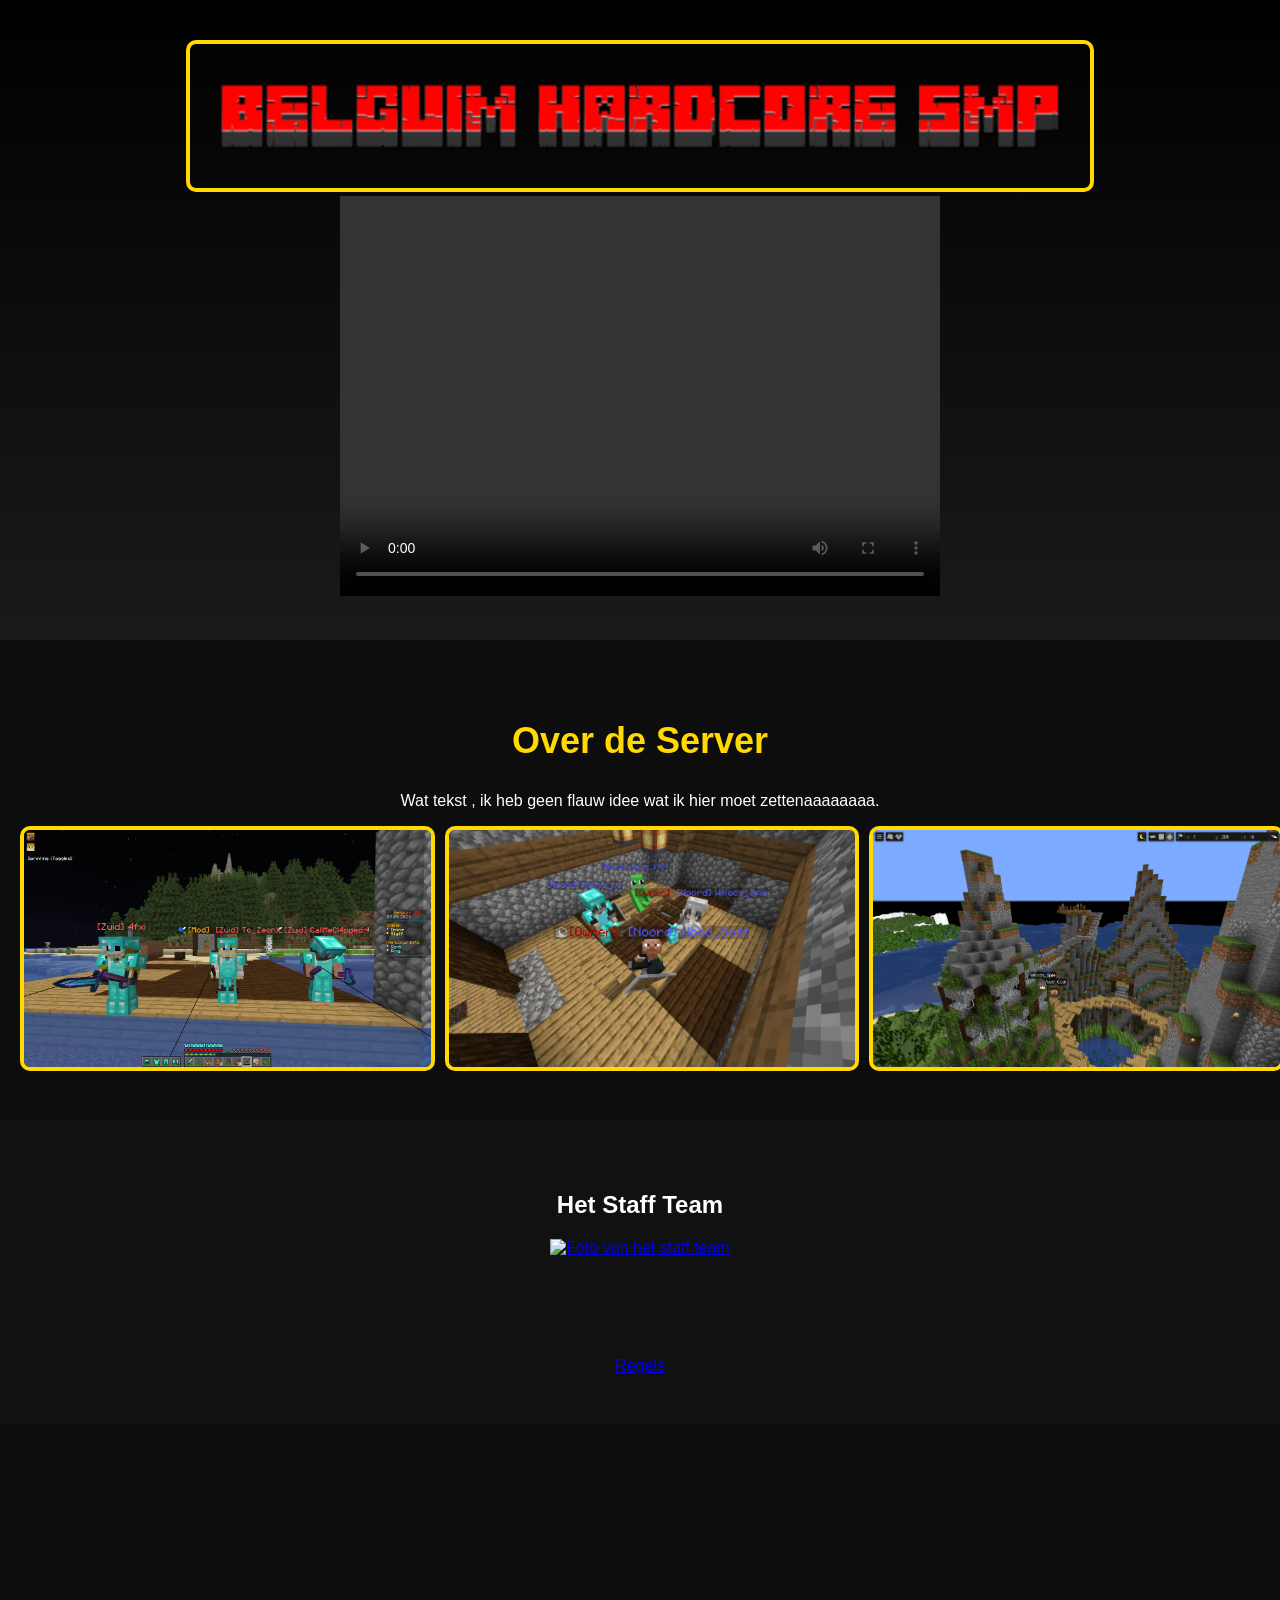
==== index.html @ a872f556 "Update index.html" ====
<!DOCTYPE html>
<html lang="nl">
<head>
    <meta charset="UTF-8">
    <title>Belgium SMP</title>
    <style>

body {
    margin: 0;
    font-family: Arial, Helvetica, sans-serif;
    background-color: #0d0d0d;
    color: white;
}

.head {
    text-align: center;
    padding: 40px 20px;
    background: linear-gradient(black, #1a1a1a);
}

.head-img {
    width: 80%;
    max-width: 900px;
    border: 4px solid #ffd900;
    border-radius: 10px;
}

.head h1 {
    color: #ffd900;
    font-size: 48px;
    margin-top: 20px;
}

.head p {
    color: #9cff00;
    font-size: 20px;
}

.server-info {
    padding: 50px 20px;
    text-align: center;
}

.server-info h2 {
    color: #ffd900;
    font-size: 36px;
}
 .season-images {
            display: flex;
            flex-wrap: nowrap;
            justify-content: space-between;
            gap: 10px;
        }

        .season-images img {
            width: calc((100% - 20px) / 3);
            max-width: 100%;
            height: auto;
            border: 4px solid #ffd900;
            border-radius: 10px;
            transition: transform 0.25s ease, box-shadow 0.25s ease;
        }

        .season-images img:hover {
            transform: scale(1.06);
            box-shadow: 0 14px 30px rgba(0, 0, 0, 0.35);
            z-index: 1;
        }

        @media (max-width: 900px) {
            .season-images {
                flex-wrap: wrap;
            }

            .season-images img {
                width: calc(50% - 10px);
            }
        }

        @media (max-width: 600px) {
            .season-images img {
                width: 100%;
            }
        }
.team {
    background-color: #111;
    padding: 50px 20px;
    text-align: center;
}
.a:link {
    color: inherit;
    text-decoration: none;
    font-size: inherit;
}
.a:visited {
     color: inherit;
    text-decoration: none;
    font-size: inherit;
}
.a:hover {
    color: inherit;
    text-decoration: none;
    font-size: inherit;
}
.a:active {
    color: inherit;
    text-decoration: none;
    font-size: inherit;
}
.regels {
    background-color: #111;
    padding: 50px 20px;
    text-align: center;
    color: red
}


</style>
</head>
<body>

    <header class="head">
        <img src="img/BELGUIM-HARDCORE-SMP-20-12-2025.gif" class="head-img" alt="Belgium Hardcore SMP animated server banner with stylized text and Minecraft themed graphics"><br>
        <video width="600" height="400" controls>
            <source id="mp4_src" src="https://cdn.discordapp.com/attachments/1454989424562798642/1500870655514509392/intro_s5.mp4?ex=6a0882b9&is=6a073139&hm=eb2a64c54d4e07fb5e98ebfbb9b78c1f6591e42a9ccb6b025232e67e72115b3c&" type="video/mp4">
        </video>
    </header>

    <section class="server-info">
        <h2>Over de Server</h2>
        <p>
            Wat tekst , ik heb geen flauw idee wat ik hier moet zettenaaaaaaaa.
        </p>

        <div class="season-images">
            <img src="img/season1.png" alt="foto van het seizoen">
            <img src="img/season2.png" alt="foto van het seizoen">
            <img src="img/season3.png" alt="foto van het seizoen">
        </div>
    </section>

    <section class="team">
        

        <h2>Het Staff Team</h2>
        
        <a href="staff.html">
            <img src="img/staff.png" alt="Foto van het staff team">
        </a>

    </section>

    <section class="regels">
         <a href="regels.html">
        Regels
         </a>
    </section>
    <iframe 
  src="http://game-p03.mc-node.net:25601/" 
  width="100%" 
  height="900px" 
  style="border:none;">
</iframe>

</body>
</html>
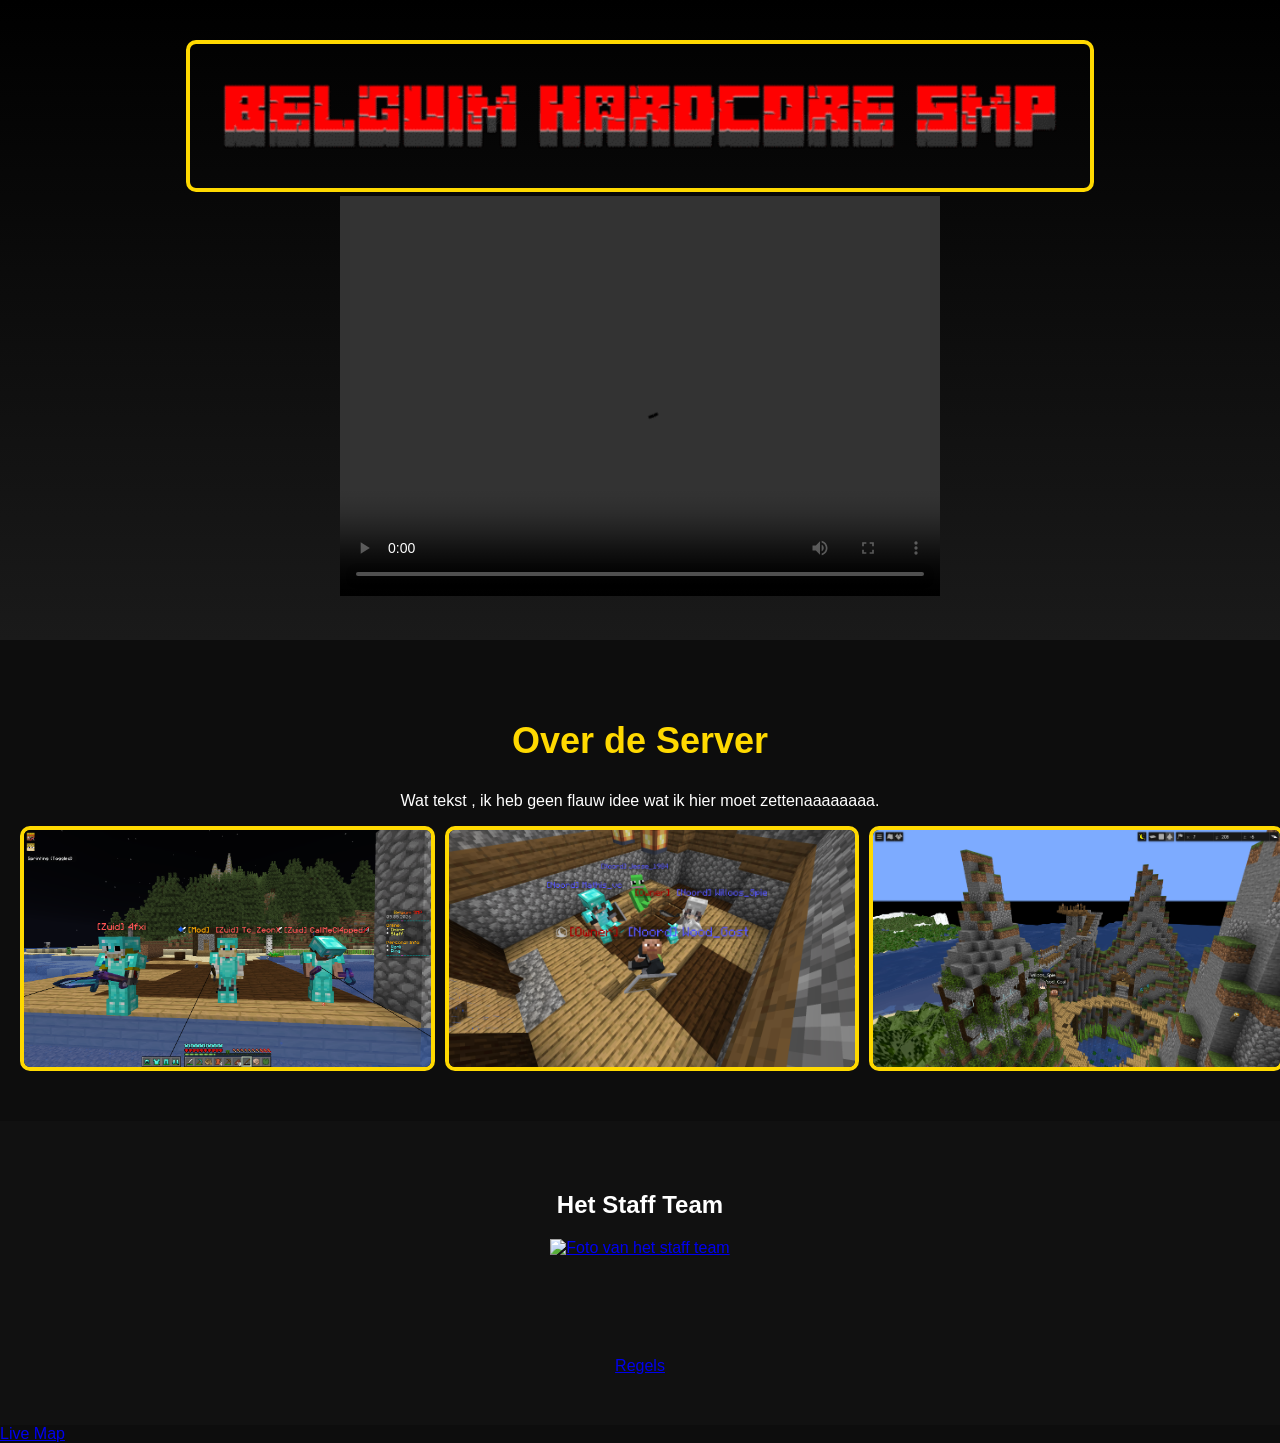
==== commit a0c3fa26: "maps?" ====
--- a/index.html
+++ b/index.html
@@ -155,12 +155,8 @@
         Regels
          </a>
     </section>
-    <iframe 
-  src="http://game-p03.mc-node.net:25601/" 
-  width="100%" 
-  height="900px" 
-  style="border:none;">
-</iframe>
+    
+    <a href="map.html">Live Map</a>
 
 </body>
 </html>
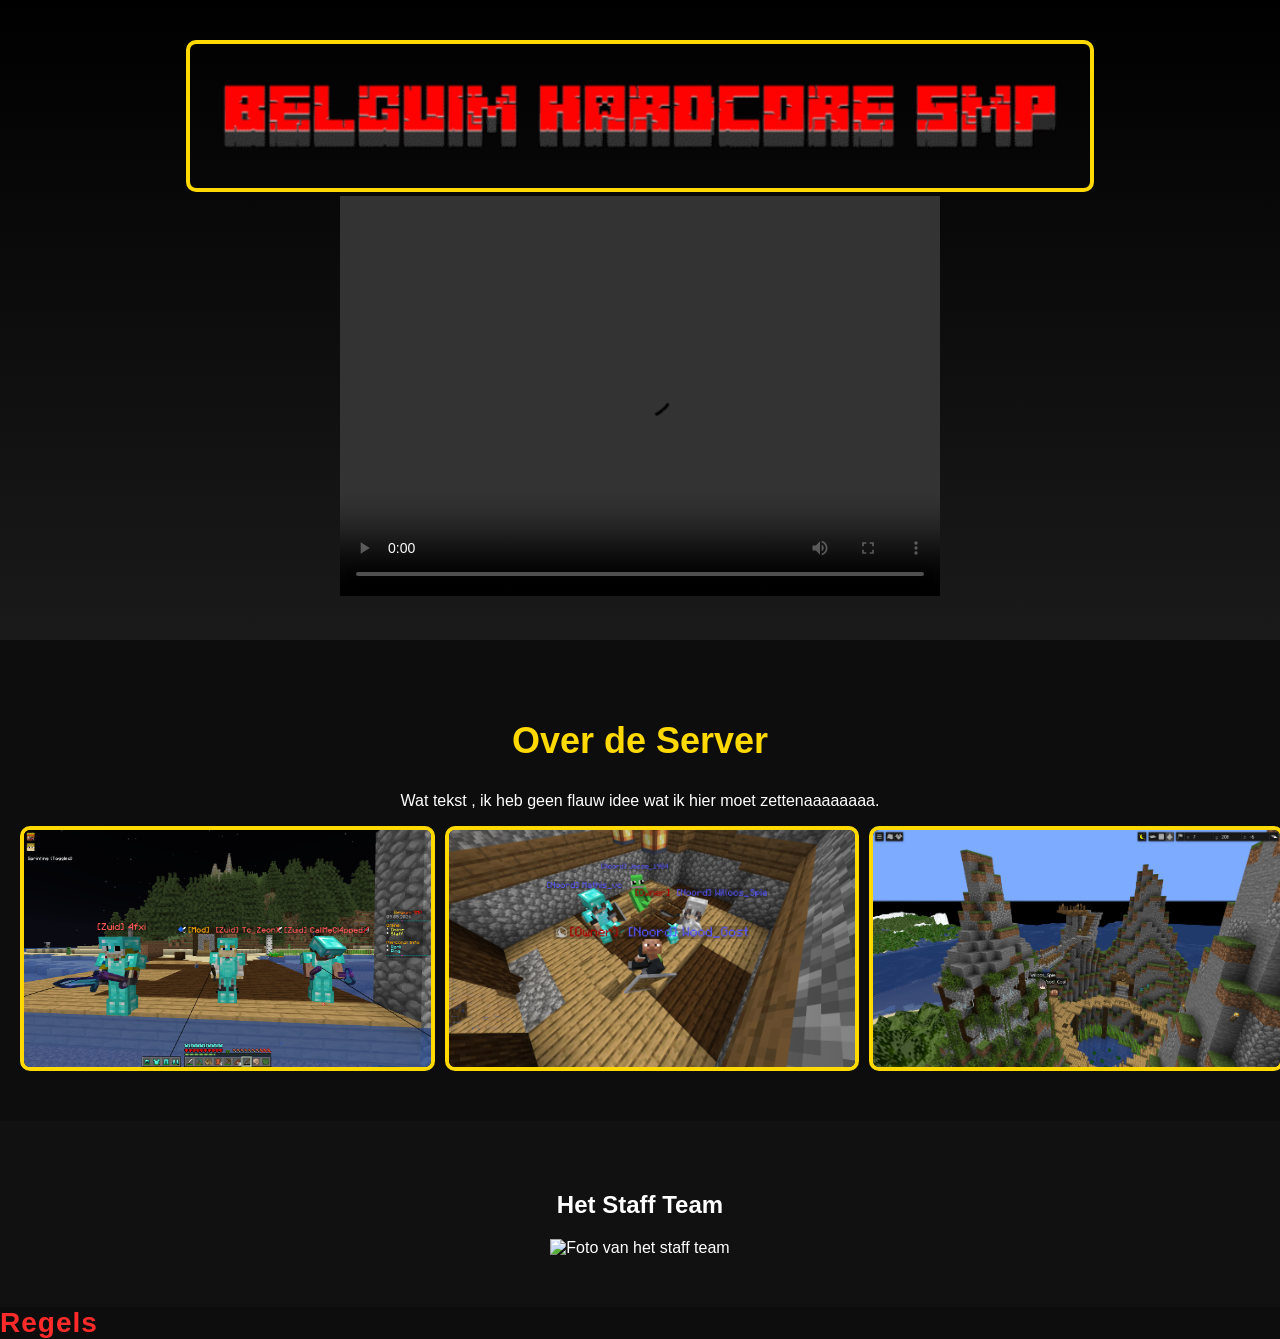
==== commit 472c9eb0: "Update index.html" ====
--- a/index.html
+++ b/index.html
@@ -87,31 +87,20 @@
     padding: 50px 20px;
     text-align: center;
 }
-.a:link {
+a {
+    text-decoration: none;
     color: inherit;
-    text-decoration: none;
-    font-size: inherit;
 }
-.a:visited {
-     color: inherit;
-    text-decoration: none;
-    font-size: inherit;
+
+.regels a {
+    color: #ff2b2b;
+    font-size: 28px;
+    font-weight: bold;
+    letter-spacing: 1px;
 }
-.a:hover {
-    color: inherit;
-    text-decoration: none;
-    font-size: inherit;
-}
-.a:active {
-    color: inherit;
-    text-decoration: none;
-    font-size: inherit;
-}
-.regels {
-    background-color: #111;
-    padding: 50px 20px;
-    text-align: center;
-    color: red
+
+.regels a:hover {
+    color: #ff5555;
 }
 
 
@@ -156,7 +145,5 @@
          </a>
     </section>
     
-    <a href="map.html">Live Map</a>
-
 </body>
 </html>
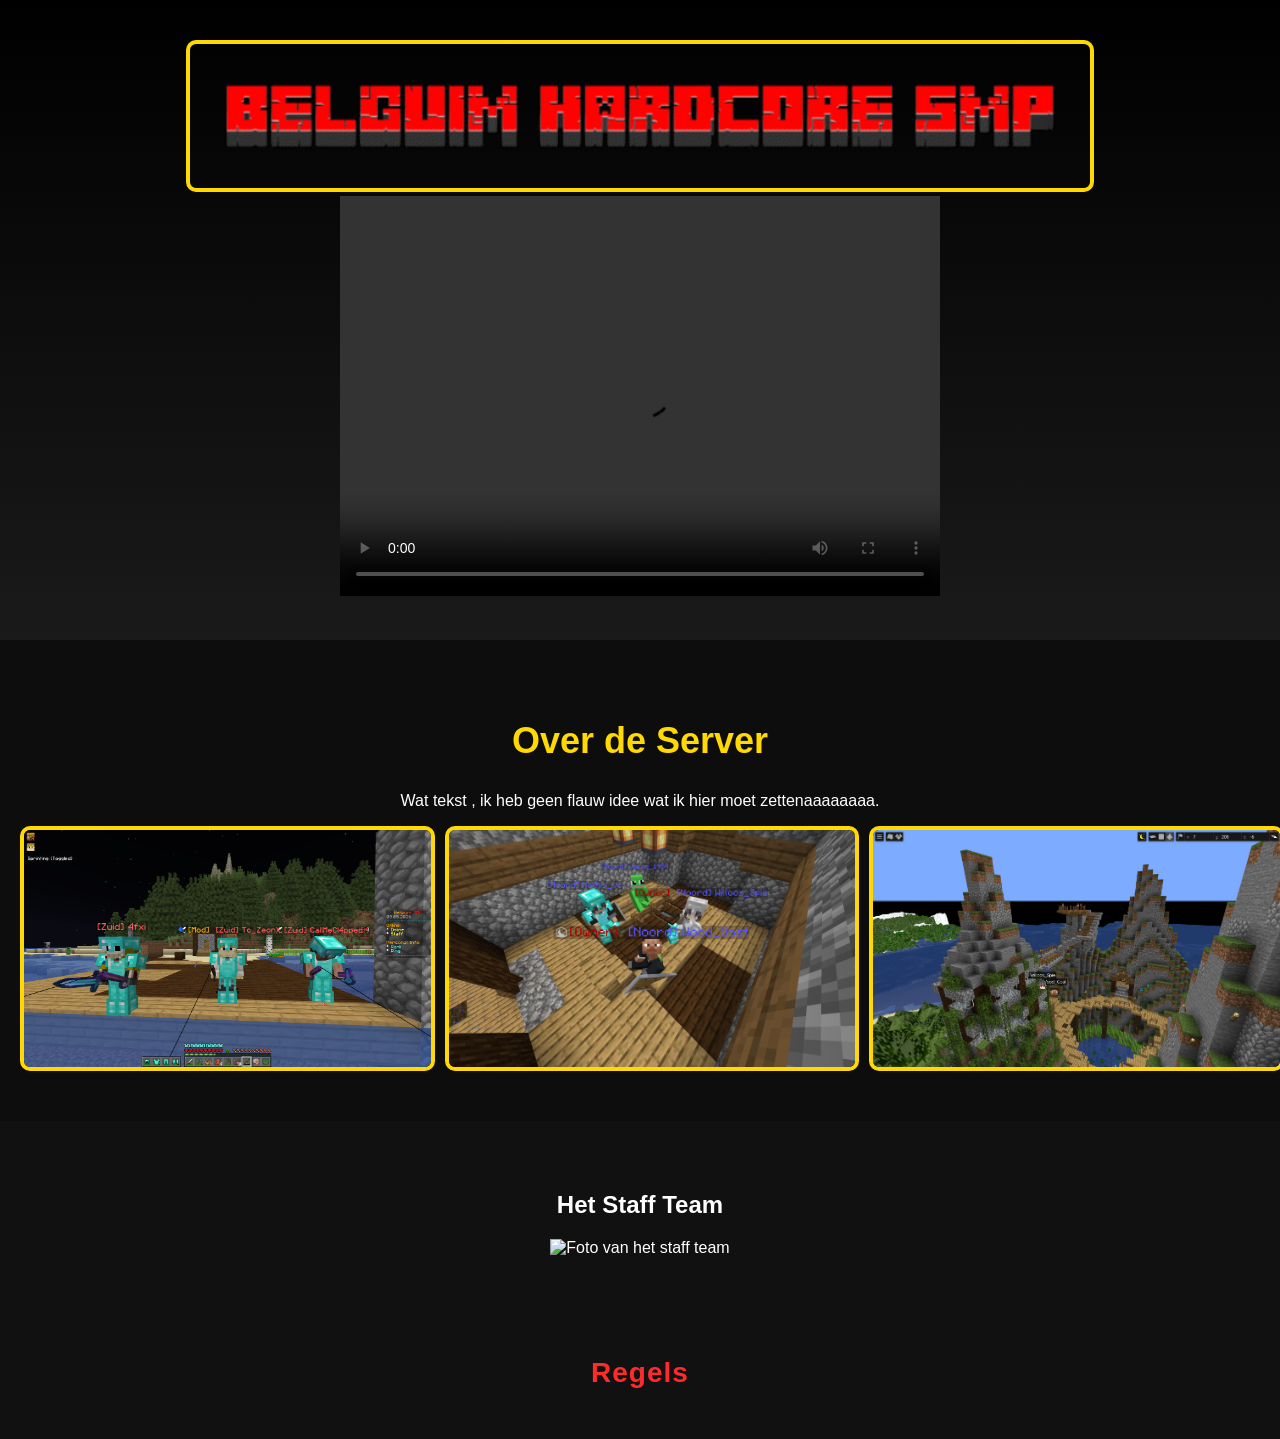
==== commit db82d670: "Update index.html" ====
--- a/index.html
+++ b/index.html
@@ -91,7 +91,11 @@
     text-decoration: none;
     color: inherit;
 }
-
+.regels { 
+    background-color: #111; 
+    padding: 50px 20px; 
+    text-align: center; 
+}
 .regels a {
     color: #ff2b2b;
     font-size: 28px;
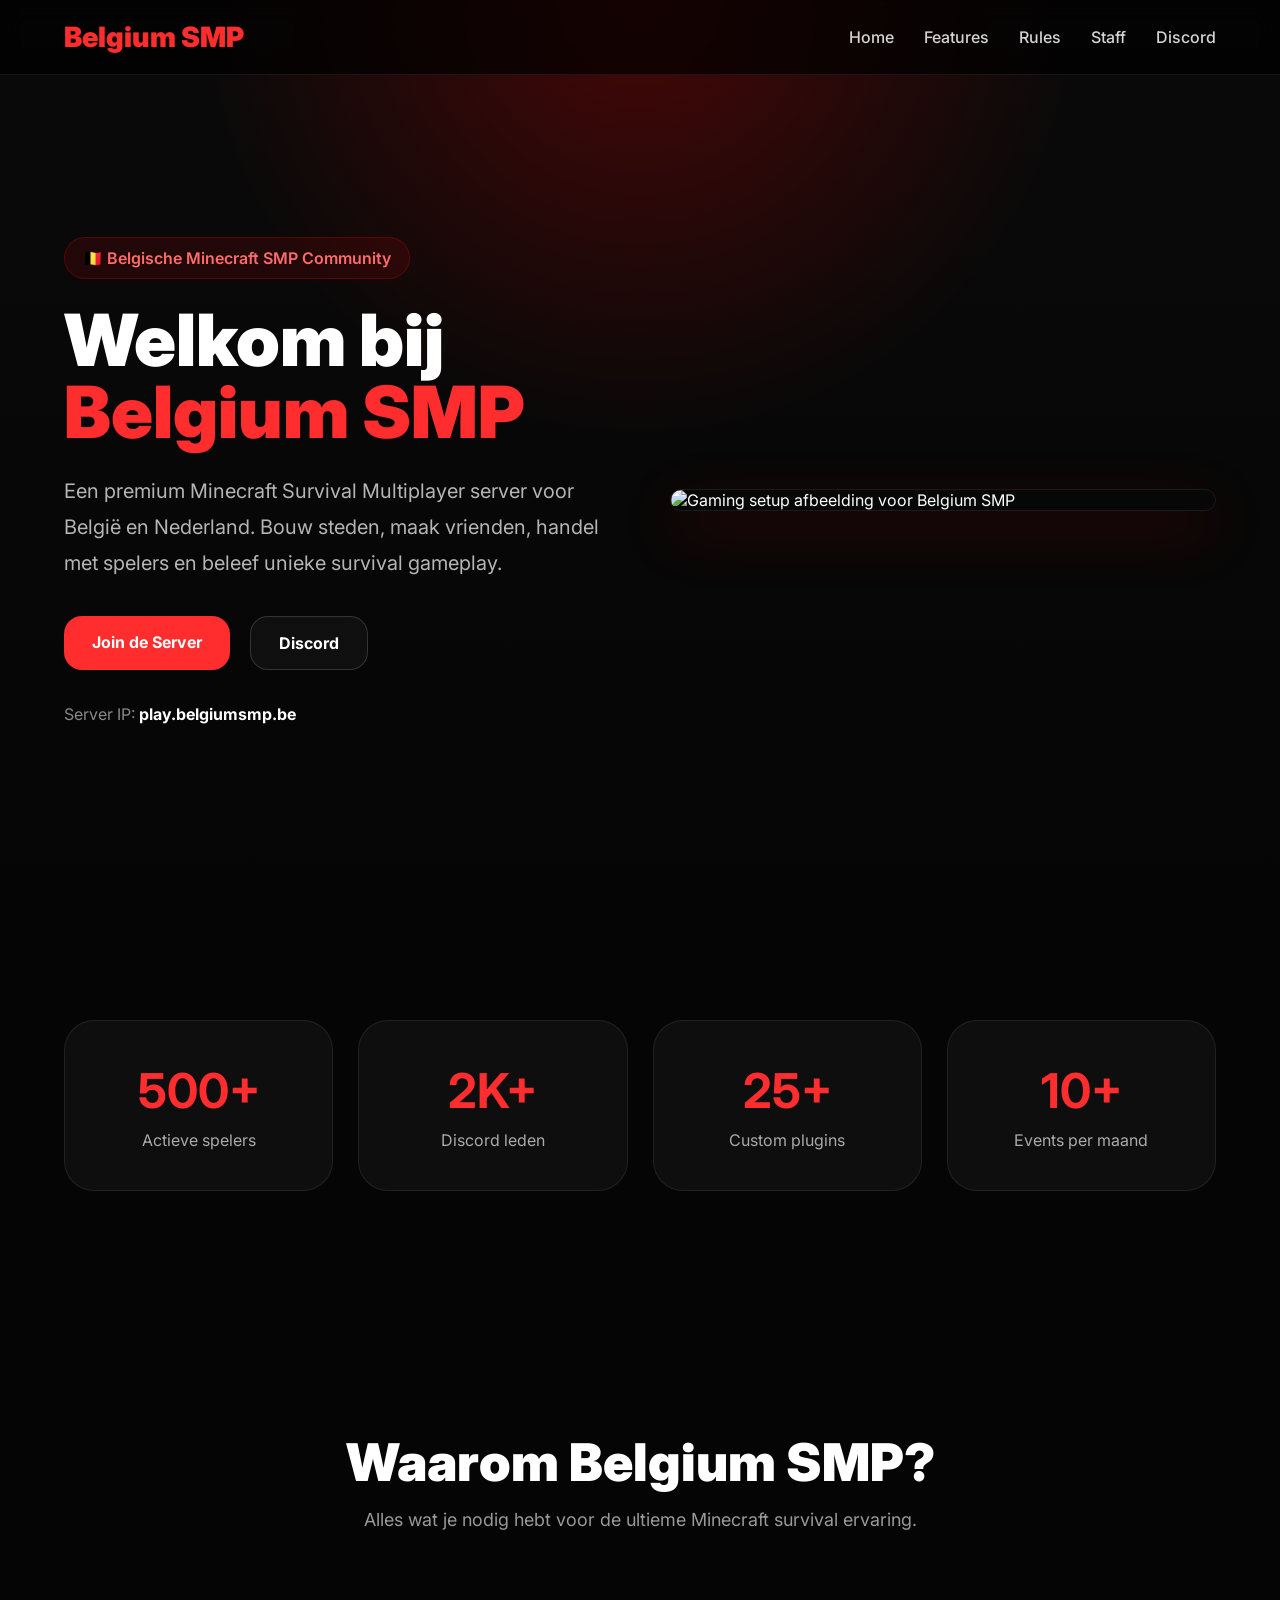
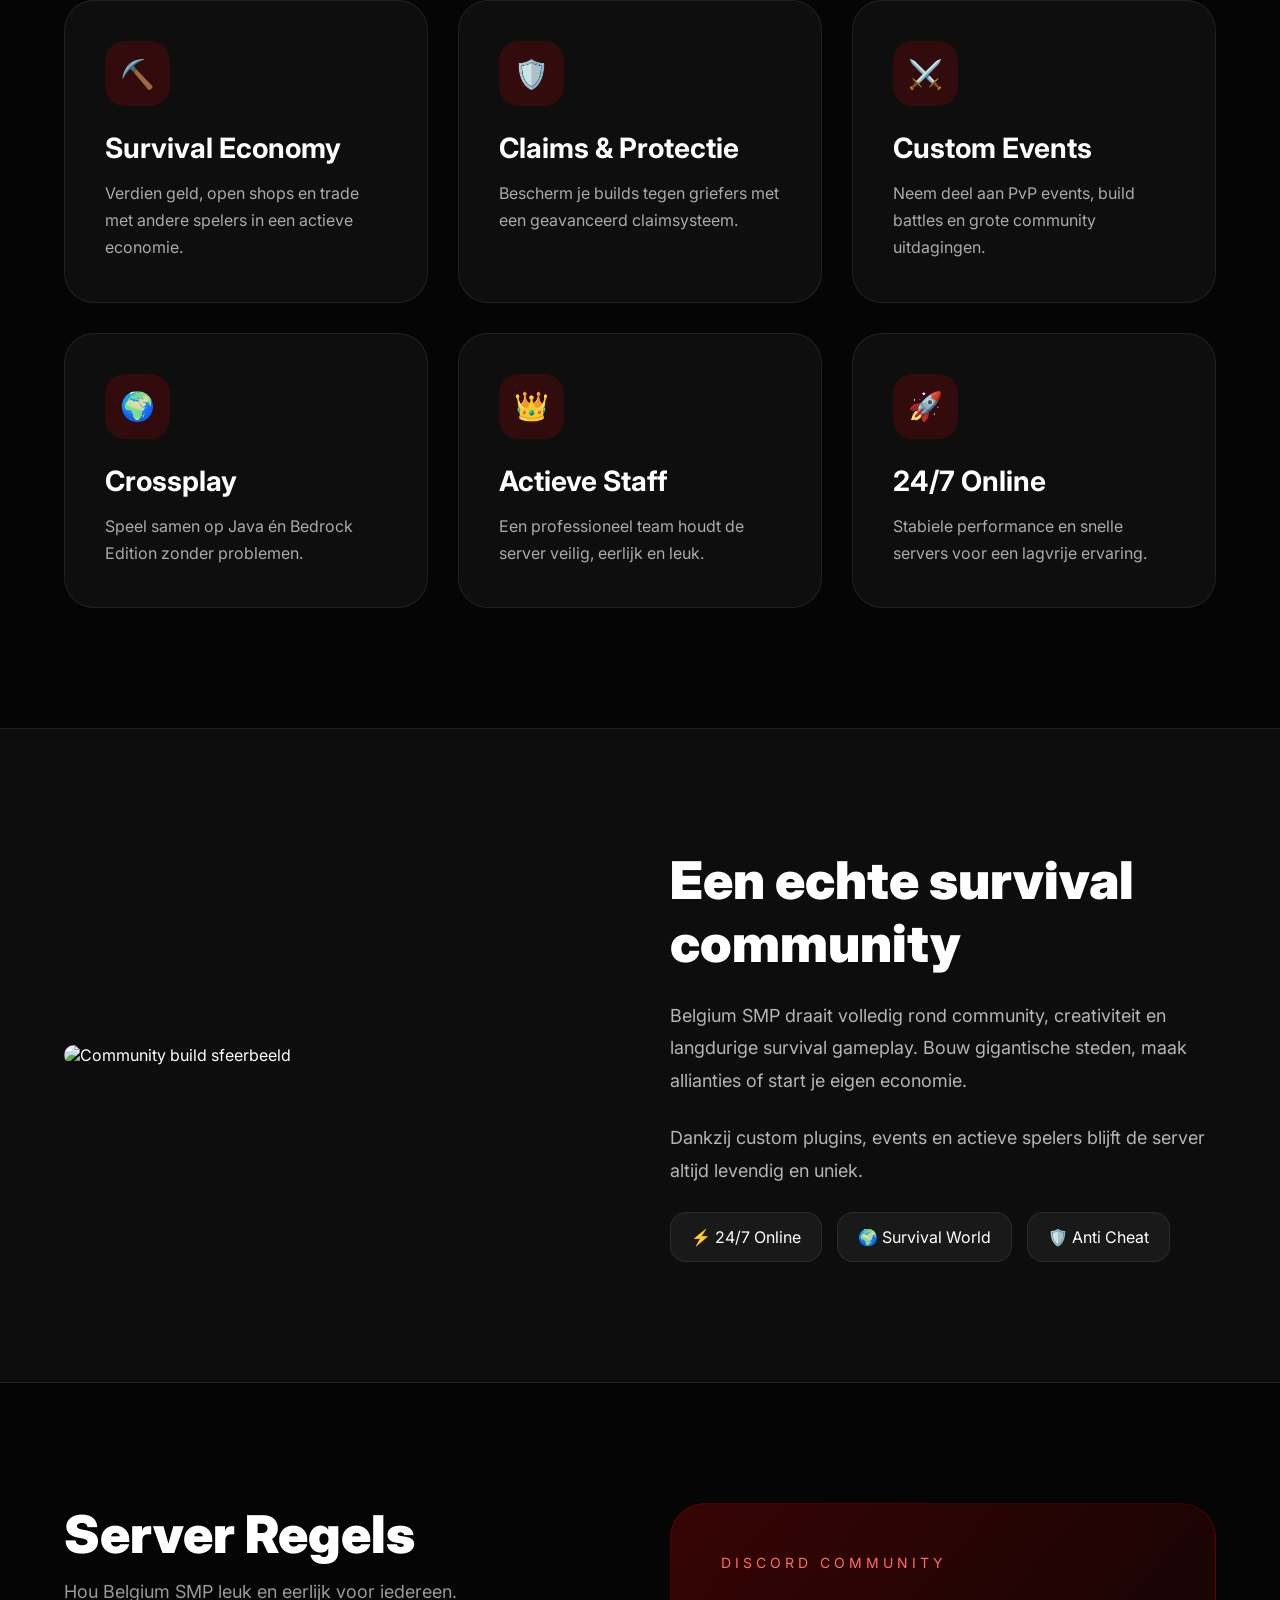
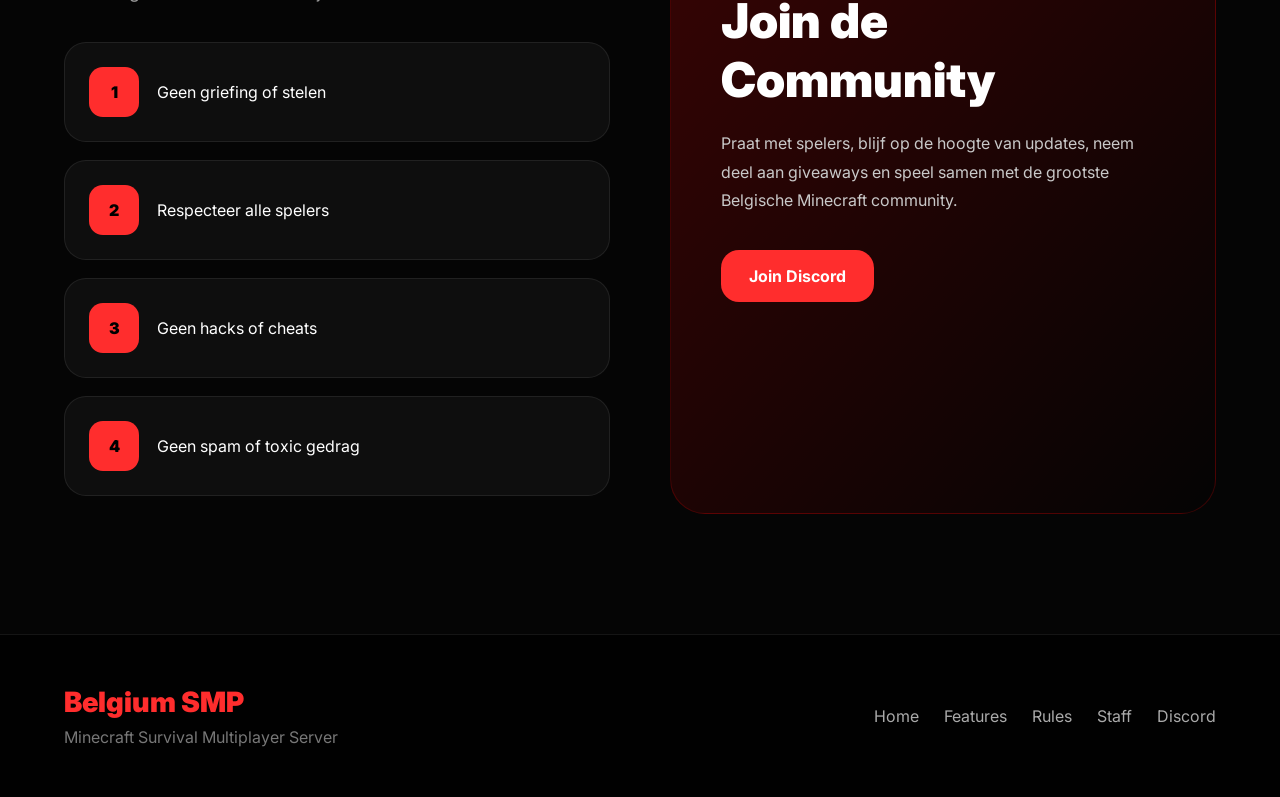
==== commit 0964bb3d: "a" ====
--- a/index.html
+++ b/index.html
@@ -1,153 +1,795 @@
 <!DOCTYPE html>
 <html lang="nl">
 <head>
-    <meta charset="UTF-8">
-    <title>Belgium SMP</title>
-    <style>
-
-body {
-    margin: 0;
-    font-family: Arial, Helvetica, sans-serif;
-    background-color: #0d0d0d;
-    color: white;
-}
-
-.head {
-    text-align: center;
-    padding: 40px 20px;
-    background: linear-gradient(black, #1a1a1a);
-}
-
-.head-img {
-    width: 80%;
-    max-width: 900px;
-    border: 4px solid #ffd900;
-    border-radius: 10px;
-}
-
-.head h1 {
-    color: #ffd900;
-    font-size: 48px;
-    margin-top: 20px;
-}
-
-.head p {
-    color: #9cff00;
-    font-size: 20px;
-}
-
-.server-info {
-    padding: 50px 20px;
-    text-align: center;
-}
-
-.server-info h2 {
-    color: #ffd900;
-    font-size: 36px;
-}
- .season-images {
-            display: flex;
-            flex-wrap: nowrap;
-            justify-content: space-between;
-            gap: 10px;
-        }
-
-        .season-images img {
-            width: calc((100% - 20px) / 3);
-            max-width: 100%;
-            height: auto;
-            border: 4px solid #ffd900;
-            border-radius: 10px;
-            transition: transform 0.25s ease, box-shadow 0.25s ease;
-        }
-
-        .season-images img:hover {
-            transform: scale(1.06);
-            box-shadow: 0 14px 30px rgba(0, 0, 0, 0.35);
-            z-index: 1;
-        }
-
-        @media (max-width: 900px) {
-            .season-images {
-                flex-wrap: wrap;
-            }
-
-            .season-images img {
-                width: calc(50% - 10px);
-            }
-        }
-
-        @media (max-width: 600px) {
-            .season-images img {
-                width: 100%;
-            }
-        }
-.team {
-    background-color: #111;
-    padding: 50px 20px;
-    text-align: center;
-}
-a {
-    text-decoration: none;
-    color: inherit;
-}
-.regels { 
-    background-color: #111; 
-    padding: 50px 20px; 
-    text-align: center; 
-}
-.regels a {
-    color: #ff2b2b;
-    font-size: 28px;
-    font-weight: bold;
-    letter-spacing: 1px;
-}
-
-.regels a:hover {
-    color: #ff5555;
-}
-
-
-</style>
+  <meta charset="UTF-8" />
+  <meta name="viewport" content="width=device-width, initial-scale=1.0" />
+  <title>Belgium SMP | Minecraft Survival Server</title>
+
+  <link rel="preconnect" href="https://fonts.googleapis.com">
+  <link rel="preconnect" href="https://fonts.gstatic.com" crossorigin>
+  <link href="https://fonts.googleapis.com/css2?family=Inter:wght@400;500;700;800;900&display=swap" rel="stylesheet">
+
+  <style>
+    * {
+      margin: 0;
+      padding: 0;
+      box-sizing: border-box;
+    }
+
+    html {
+      scroll-behavior: smooth;
+    }
+
+    body {
+      font-family: 'Inter', sans-serif;
+      background: #050505;
+      color: white;
+      overflow-x: hidden;
+    }
+
+    a {
+      text-decoration: none;
+      color: inherit;
+    }
+
+    img {
+      max-width: 100%;
+      display: block;
+    }
+
+    .container {
+      width: 90%;
+      max-width: 1300px;
+      margin: auto;
+    }
+
+    header {
+      position: fixed;
+      top: 0;
+      width: 100%;
+      z-index: 1000;
+      background: rgba(0, 0, 0, 0.7);
+      backdrop-filter: blur(12px);
+      border-bottom: 1px solid rgba(255, 255, 255, 0.08);
+    }
+
+    nav {
+      display: flex;
+      justify-content: space-between;
+      align-items: center;
+      padding: 20px 0;
+    }
+
+    .logo {
+      font-size: 28px;
+      font-weight: 900;
+      color: #ff2d2d;
+    }
+
+    .nav-links {
+      display: flex;
+      gap: 30px;
+      color: #d4d4d4;
+      font-weight: 500;
+      flex-wrap: wrap;
+    }
+
+    .nav-links a:hover {
+      color: white;
+    }
+
+    .hero {
+      min-height: 100vh;
+      display: flex;
+      align-items: center;
+      background:
+        radial-gradient(circle at top, rgba(255, 0, 0, 0.25), transparent 40%),
+        linear-gradient(to bottom, #0a0a0a, #050505);
+      padding-top: 100px;
+    }
+
+    .hero-content {
+      display: grid;
+      grid-template-columns: repeat(auto-fit, minmax(320px, 1fr));
+      gap: 60px;
+      align-items: center;
+    }
+
+    .badge {
+      display: inline-block;
+      padding: 10px 18px;
+      background: rgba(255, 0, 0, 0.1);
+      border: 1px solid rgba(255, 0, 0, 0.25);
+      border-radius: 999px;
+      margin-bottom: 25px;
+      color: #ff6b6b;
+      font-weight: 600;
+    }
+
+    .hero h1 {
+      font-size: 72px;
+      line-height: 1;
+      font-weight: 900;
+      margin-bottom: 25px;
+    }
+
+    .hero h1 span {
+      color: #ff2d2d;
+    }
+
+    .hero p {
+      color: #b5b5b5;
+      font-size: 20px;
+      line-height: 1.8;
+      margin-bottom: 35px;
+    }
+
+    .buttons {
+      display: flex;
+      gap: 20px;
+      flex-wrap: wrap;
+    }
+
+    .btn {
+      padding: 16px 28px;
+      border-radius: 18px;
+      font-weight: 700;
+      transition: 0.3s;
+      display: inline-block;
+    }
+
+    .btn-primary {
+      background: #ff2d2d;
+      color: white;
+    }
+
+    .btn-primary:hover {
+      background: #ff4444;
+      transform: translateY(-2px);
+    }
+
+    .btn-secondary {
+      border: 1px solid rgba(255, 255, 255, 0.15);
+      background: rgba(255, 255, 255, 0.04);
+    }
+
+    .btn-secondary:hover {
+      background: rgba(255, 255, 255, 0.1);
+    }
+
+    .hero-image img {
+      width: 100%;
+      border-radius: 30px;
+      border: 1px solid rgba(255, 255, 255, 0.08);
+      box-shadow: 0 20px 60px rgba(255, 0, 0, 0.2);
+      object-fit: cover;
+    }
+
+    .section {
+      padding: 120px 0;
+    }
+
+    .section-title {
+      text-align: center;
+      margin-bottom: 70px;
+    }
+
+    .section-title h2 {
+      font-size: 52px;
+      margin-bottom: 15px;
+      font-weight: 900;
+    }
+
+    .section-title p {
+      color: #999;
+      font-size: 18px;
+    }
+
+    .stats {
+      display: grid;
+      grid-template-columns: repeat(auto-fit, minmax(220px, 1fr));
+      gap: 25px;
+    }
+
+    .stat-card {
+      background: rgba(255, 255, 255, 0.04);
+      border: 1px solid rgba(255, 255, 255, 0.08);
+      padding: 40px;
+      border-radius: 30px;
+      text-align: center;
+    }
+
+    .stat-card h2 {
+      font-size: 48px;
+      color: #ff2d2d;
+      margin-bottom: 10px;
+    }
+
+    .stat-card p {
+      color: #aaa;
+    }
+
+    .features {
+      display: grid;
+      grid-template-columns: repeat(auto-fit, minmax(300px, 1fr));
+      gap: 30px;
+    }
+
+    .feature-card {
+      background: rgba(255, 255, 255, 0.04);
+      border: 1px solid rgba(255, 255, 255, 0.08);
+      border-radius: 30px;
+      padding: 40px;
+      transition: 0.3s;
+    }
+
+    .feature-card:hover {
+      transform: translateY(-8px);
+      background: rgba(255, 255, 255, 0.06);
+    }
+
+    .feature-icon {
+      width: 65px;
+      height: 65px;
+      border-radius: 20px;
+      background: rgba(255, 0, 0, 0.15);
+      display: flex;
+      align-items: center;
+      justify-content: center;
+      font-size: 28px;
+      margin-bottom: 25px;
+    }
+
+    .feature-card h3 {
+      font-size: 28px;
+      margin-bottom: 15px;
+    }
+
+    .feature-card p {
+      color: #aaa;
+      line-height: 1.7;
+    }
+
+    .about {
+      background: rgba(255, 255, 255, 0.03);
+      border-top: 1px solid rgba(255, 255, 255, 0.08);
+      border-bottom: 1px solid rgba(255, 255, 255, 0.08);
+    }
+
+    .about-grid {
+      display: grid;
+      grid-template-columns: repeat(auto-fit, minmax(320px, 1fr));
+      gap: 60px;
+      align-items: center;
+    }
+
+    .about img {
+      width: 100%;
+      border-radius: 30px;
+      object-fit: cover;
+    }
+
+    .about h2 {
+      font-size: 52px;
+      margin-bottom: 25px;
+      font-weight: 900;
+    }
+
+    .about p {
+      color: #b5b5b5;
+      line-height: 1.8;
+      margin-bottom: 25px;
+      font-size: 18px;
+    }
+
+    .tags {
+      display: flex;
+      gap: 15px;
+      flex-wrap: wrap;
+      margin-top: 25px;
+    }
+
+    .tag {
+      padding: 14px 20px;
+      border-radius: 16px;
+      background: rgba(255, 255, 255, 0.05);
+      border: 1px solid rgba(255, 255, 255, 0.08);
+    }
+
+    .rules-grid {
+      display: grid;
+      grid-template-columns: repeat(auto-fit, minmax(320px, 1fr));
+      gap: 60px;
+    }
+
+    .rule {
+      background: rgba(255, 255, 255, 0.04);
+      border: 1px solid rgba(255, 255, 255, 0.08);
+      border-radius: 22px;
+      padding: 24px;
+      display: flex;
+      align-items: center;
+      gap: 18px;
+      margin-bottom: 18px;
+    }
+
+    .rule-number {
+      width: 50px;
+      height: 50px;
+      border-radius: 14px;
+      background: #ff2d2d;
+      display: flex;
+      align-items: center;
+      justify-content: center;
+      font-weight: 900;
+      color: black;
+      flex-shrink: 0;
+    }
+
+    .discord-box {
+      padding: 50px;
+      border-radius: 35px;
+      background: linear-gradient(to bottom right, rgba(255, 0, 0, 0.2), transparent);
+      border: 1px solid rgba(255, 0, 0, 0.2);
+    }
+
+    .discord-box h2 {
+      font-size: 48px;
+      margin: 20px 0;
+      font-weight: 900;
+    }
+
+    .discord-box p {
+      color: #c9c9c9;
+      line-height: 1.8;
+      margin-bottom: 35px;
+    }
+
+    footer {
+      border-top: 1px solid rgba(255, 255, 255, 0.08);
+      padding: 50px 0;
+      background: rgba(0, 0, 0, 0.7);
+    }
+
+    .footer-content {
+      display: flex;
+      justify-content: space-between;
+      flex-wrap: wrap;
+      gap: 20px;
+      align-items: center;
+    }
+
+    .footer-links {
+      display: flex;
+      gap: 25px;
+      color: #aaa;
+      flex-wrap: wrap;
+    }
+
+    .footer-links a:hover {
+      color: white;
+    }
+
+    @media (max-width: 768px) {
+      .container {
+        width: calc(100% - 32px);
+      }
+
+      header {
+        background: rgba(0, 0, 0, 0.88);
+      }
+
+      nav {
+        padding: 14px 0;
+      }
+
+      .logo {
+        font-size: 22px;
+      }
+
+      .nav-links {
+        display: none;
+      }
+
+      .hero {
+        min-height: auto;
+        padding-top: 110px;
+        padding-bottom: 50px;
+      }
+
+      .hero-content {
+        grid-template-columns: 1fr;
+        gap: 34px;
+      }
+
+      .hero h1 {
+        font-size: 42px;
+      }
+
+      .hero p {
+        font-size: 17px;
+        line-height: 1.7;
+        margin-bottom: 24px;
+      }
+
+      .badge {
+        font-size: 14px;
+        padding: 8px 14px;
+        margin-bottom: 18px;
+      }
+
+      .buttons {
+        flex-direction: column;
+        gap: 14px;
+      }
+
+      .btn {
+        width: 100%;
+        text-align: center;
+        padding: 15px 20px;
+        border-radius: 16px;
+      }
+
+      .hero-image {
+        order: -1;
+      }
+
+      .hero-image img {
+        border-radius: 22px;
+      }
+
+      .section {
+        padding: 75px 0;
+      }
+
+      .section-title {
+        margin-bottom: 36px;
+      }
+
+      .section-title h2,
+      .about h2,
+      .discord-box h2 {
+        font-size: 32px;
+        line-height: 1.1;
+      }
+
+      .section-title p,
+      .about p,
+      .discord-box p {
+        font-size: 16px;
+      }
+
+      .stats,
+      .features,
+      .about-grid,
+      .rules-grid {
+        grid-template-columns: 1fr;
+        gap: 20px;
+      }
+
+      .stat-card,
+      .feature-card,
+      .discord-box {
+        padding: 24px;
+        border-radius: 24px;
+      }
+
+      .stat-card h2 {
+        font-size: 38px;
+      }
+
+      .feature-card h3 {
+        font-size: 24px;
+      }
+
+      .feature-icon {
+        width: 56px;
+        height: 56px;
+        font-size: 24px;
+        border-radius: 18px;
+        margin-bottom: 18px;
+      }
+
+      .about img {
+        border-radius: 22px;
+      }
+
+      .tags {
+        gap: 10px;
+      }
+
+      .tag {
+        width: 100%;
+        text-align: center;
+        padding: 12px 16px;
+        border-radius: 14px;
+      }
+
+      .rule {
+        padding: 18px;
+        border-radius: 18px;
+        gap: 14px;
+        align-items: flex-start;
+      }
+
+      .rule-number {
+        width: 42px;
+        height: 42px;
+        border-radius: 12px;
+        font-size: 14px;
+      }
+
+      .footer-content {
+        flex-direction: column;
+        align-items: flex-start;
+      }
+
+      .footer-links {
+        gap: 14px;
+        flex-wrap: wrap;
+      }
+    }
+
+    @media (max-width: 480px) {
+      .hero h1 {
+        font-size: 34px;
+      }
+
+      .section-title h2,
+      .about h2,
+      .discord-box h2 {
+        font-size: 28px;
+      }
+
+      .hero p,
+      .about p,
+      .discord-box p,
+      .feature-card p {
+        font-size: 15px;
+      }
+
+      .stat-card,
+      .feature-card,
+      .discord-box,
+      .rule {
+        padding: 20px;
+      }
+
+      .badge {
+        font-size: 13px;
+        width: 100%;
+        text-align: center;
+      }
+    }
+  </style>
 </head>
 <body>
 
-    <header class="head">
-        <img src="img/BELGUIM-HARDCORE-SMP-20-12-2025.gif" class="head-img" alt="Belgium Hardcore SMP animated server banner with stylized text and Minecraft themed graphics"><br>
-        <video width="600" height="400" controls>
-            <source id="mp4_src" src="https://cdn.discordapp.com/attachments/1454989424562798642/1500870655514509392/intro_s5.mp4?ex=6a0882b9&is=6a073139&hm=eb2a64c54d4e07fb5e98ebfbb9b78c1f6591e42a9ccb6b025232e67e72115b3c&" type="video/mp4">
-        </video>
-    </header>
-
-    <section class="server-info">
-        <h2>Over de Server</h2>
-        <p>
-            Wat tekst , ik heb geen flauw idee wat ik hier moet zettenaaaaaaaa.
+  <header>
+    <div class="container">
+      <nav aria-label="Hoofdnavigatie">
+        <div class="logo">Belgium SMP</div>
+
+        <div class="nav-links">
+          <a href="#home">Home</a>
+          <a href="#features">Features</a>
+          <a href="#rules">Rules</a>
+          <a href="staff.html">Staff</a>
+          <a href="#discord">Discord</a>
+        </div>
+      </nav>
+    </div>
+  </header>
+
+  <main>
+    <section class="hero" id="home">
+      <div class="container hero-content">
+
+        <div>
+          <div class="badge">🇧🇪 Belgische Minecraft SMP Community</div>
+
+          <h1>Welkom bij <span>Belgium SMP</span></h1>
+
+          <p>
+            Een premium Minecraft Survival Multiplayer server voor België en Nederland.
+            Bouw steden, maak vrienden, handel met spelers en beleef unieke survival gameplay.
+          </p>
+
+          <div class="buttons">
+            <a href="https://belgiumsmp.be/join" class="btn btn-primary" target="_blank" rel="noopener noreferrer">Join de Server</a>
+            <a href="#discord" class="btn btn-secondary">Discord</a>
+          </div>
+
+          <p style="margin-top: 30px; font-size: 16px; color: #888;">
+            Server IP: <strong style="color:white;">play.belgiumsmp.be</strong>
+          </p>
+        </div>
+
+        <div class="hero-image">
+          <img
+            src="https://images.unsplash.com/photo-1627856014754-2907e2355d06?q=80&w=1200&auto=format&fit=crop"
+            alt="Gaming setup afbeelding voor Belgium SMP"
+          />
+        </div>
+
+      </div>
+    </section>
+
+    <section class="section" aria-label="Statistieken">
+      <div class="container">
+        <div class="stats">
+          <article class="stat-card">
+            <h2>500+</h2>
+            <p>Actieve spelers</p>
+          </article>
+
+          <article class="stat-card">
+            <h2>2K+</h2>
+            <p>Discord leden</p>
+          </article>
+
+          <article class="stat-card">
+            <h2>25+</h2>
+            <p>Custom plugins</p>
+          </article>
+
+          <article class="stat-card">
+            <h2>10+</h2>
+            <p>Events per maand</p>
+          </article>
+        </div>
+      </div>
+    </section>
+
+    <section class="section" id="features">
+      <div class="container">
+        <div class="section-title">
+          <h2>Waarom Belgium SMP?</h2>
+          <p>Alles wat je nodig hebt voor de ultieme Minecraft survival ervaring.</p>
+        </div>
+
+        <div class="features">
+          <article class="feature-card">
+            <div class="feature-icon">⛏️</div>
+            <h3>Survival Economy</h3>
+            <p>Verdien geld, open shops en trade met andere spelers in een actieve economie.</p>
+          </article>
+
+          <article class="feature-card">
+            <div class="feature-icon">🛡️</div>
+            <h3>Claims & Protectie</h3>
+            <p>Bescherm je builds tegen griefers met een geavanceerd claimsysteem.</p>
+          </article>
+
+          <article class="feature-card">
+            <div class="feature-icon">⚔️</div>
+            <h3>Custom Events</h3>
+            <p>Neem deel aan PvP events, build battles en grote community uitdagingen.</p>
+          </article>
+
+          <article class="feature-card">
+            <div class="feature-icon">🌍</div>
+            <h3>Crossplay</h3>
+            <p>Speel samen op Java én Bedrock Edition zonder problemen.</p>
+          </article>
+
+          <article class="feature-card">
+            <div class="feature-icon">👑</div>
+            <h3>Actieve Staff</h3>
+            <p>Een professioneel team houdt de server veilig, eerlijk en leuk.</p>
+          </article>
+
+          <article class="feature-card">
+            <div class="feature-icon">🚀</div>
+            <h3>24/7 Online</h3>
+            <p>Stabiele performance en snelle servers voor een lagvrije ervaring.</p>
+          </article>
+        </div>
+      </div>
+    </section>
+
+    <section class="section about">
+      <div class="container about-grid">
+        <div>
+          <img
+            src="https://images.unsplash.com/photo-1639152201720-5e536d254d81?q=80&w=1200&auto=format&fit=crop"
+            alt="Community build sfeerbeeld"
+          />
+        </div>
+
+        <div>
+          <h2>Een echte survival community</h2>
+
+          <p>
+            Belgium SMP draait volledig rond community, creativiteit en langdurige survival gameplay.
+            Bouw gigantische steden, maak allianties of start je eigen economie.
+          </p>
+
+          <p>
+            Dankzij custom plugins, events en actieve spelers blijft de server altijd levendig en uniek.
+          </p>
+
+          <div class="tags">
+            <div class="tag">⚡ 24/7 Online</div>
+            <div class="tag">🌍 Survival World</div>
+            <div class="tag">🛡️ Anti Cheat</div>
+          </div>
+        </div>
+      </div>
+    </section>
+
+    <section class="section" id="rules">
+      <div class="container rules-grid">
+        <div>
+          <div class="section-title" style="text-align:left; margin-bottom:40px;">
+            <h2>Server Regels</h2>
+            <p>Hou Belgium SMP leuk en eerlijk voor iedereen.</p>
+          </div>
+
+          <div class="rule">
+            <div class="rule-number">1</div>
+            <div>Geen griefing of stelen</div>
+          </div>
+
+          <div class="rule">
+            <div class="rule-number">2</div>
+            <div>Respecteer alle spelers</div>
+          </div>
+
+          <div class="rule">
+            <div class="rule-number">3</div>
+            <div>Geen hacks of cheats</div>
+          </div>
+
+          <div class="rule">
+            <div class="rule-number">4</div>
+            <div>Geen spam of toxic gedrag</div>
+          </div>
+        </div>
+
+        <aside class="discord-box" id="discord">
+          <div style="color:#ff6b6b; letter-spacing:4px; text-transform:uppercase; font-size:14px;">
+            Discord Community
+          </div>
+
+          <h2>Join de Community</h2>
+
+          <p>
+            Praat met spelers, blijf op de hoogte van updates, neem deel aan giveaways
+            en speel samen met de grootste Belgische Minecraft community.
+          </p>
+
+          <a
+            href="https://discord.gg/jQHyVaW2mW"
+            class="btn btn-primary"
+            target="_blank"
+            rel="noopener noreferrer"
+          >
+            Join Discord
+          </a>
+        </aside>
+      </div>
+    </section>
+  </main>
+
+  <footer>
+    <div class="container footer-content">
+      <div>
+        <div class="logo">Belgium SMP</div>
+        <p style="color:#777; margin-top:8px;">
+          Minecraft Survival Multiplayer Server
         </p>
-
-        <div class="season-images">
-            <img src="img/season1.png" alt="foto van het seizoen">
-            <img src="img/season2.png" alt="foto van het seizoen">
-            <img src="img/season3.png" alt="foto van het seizoen">
-        </div>
-    </section>
-
-    <section class="team">
-        
-
-        <h2>Het Staff Team</h2>
-        
-        <a href="staff.html">
-            <img src="img/staff.png" alt="Foto van het staff team">
-        </a>
-
-    </section>
-
-    <section class="regels">
-         <a href="regels.html">
-        Regels
-         </a>
-    </section>
-    
+      </div>
+
+      <div class="footer-links">
+        <a href="#home">Home</a>
+        <a href="#features">Features</a>
+        <a href="#rules">Rules</a>
+        <a href="staff.html">Staff</a>
+        <a href="#discord">Discord</a>
+      </div>
+    </div>
+  </footer>
+
 </body>
 </html>
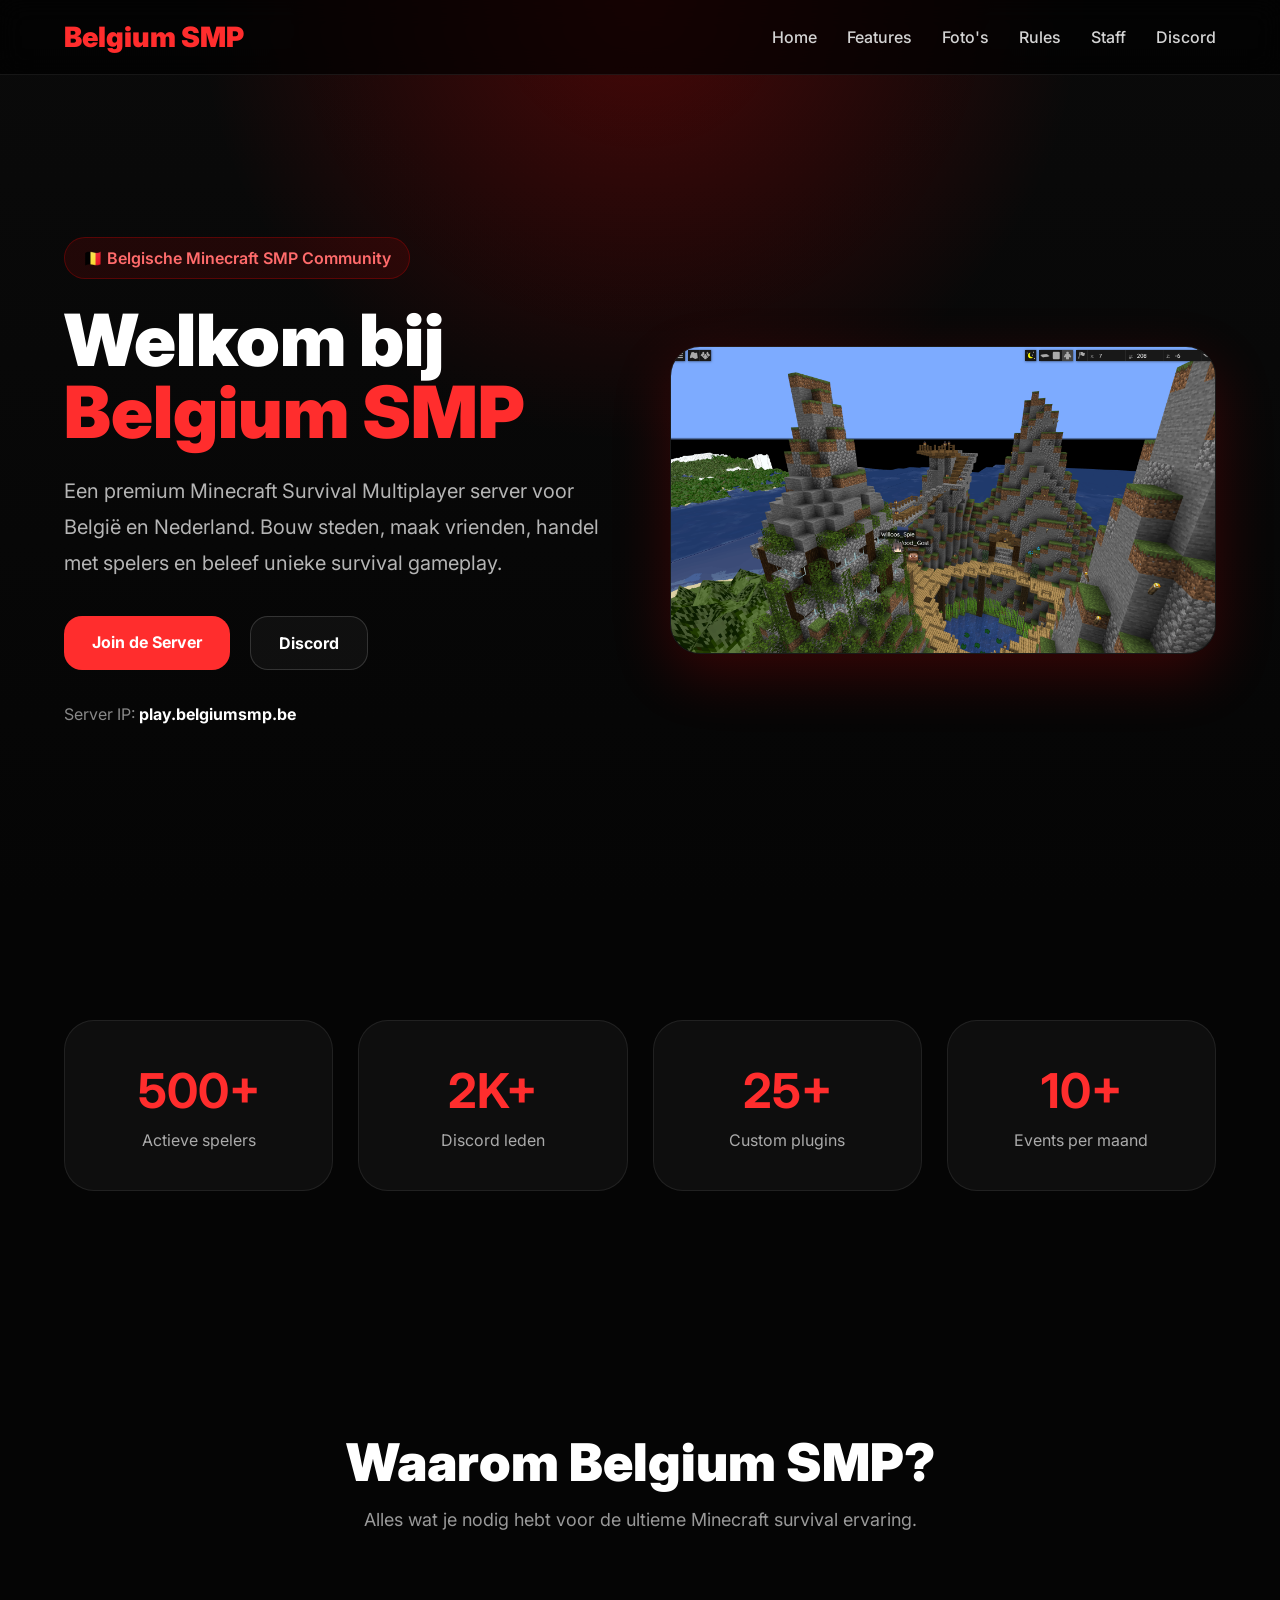
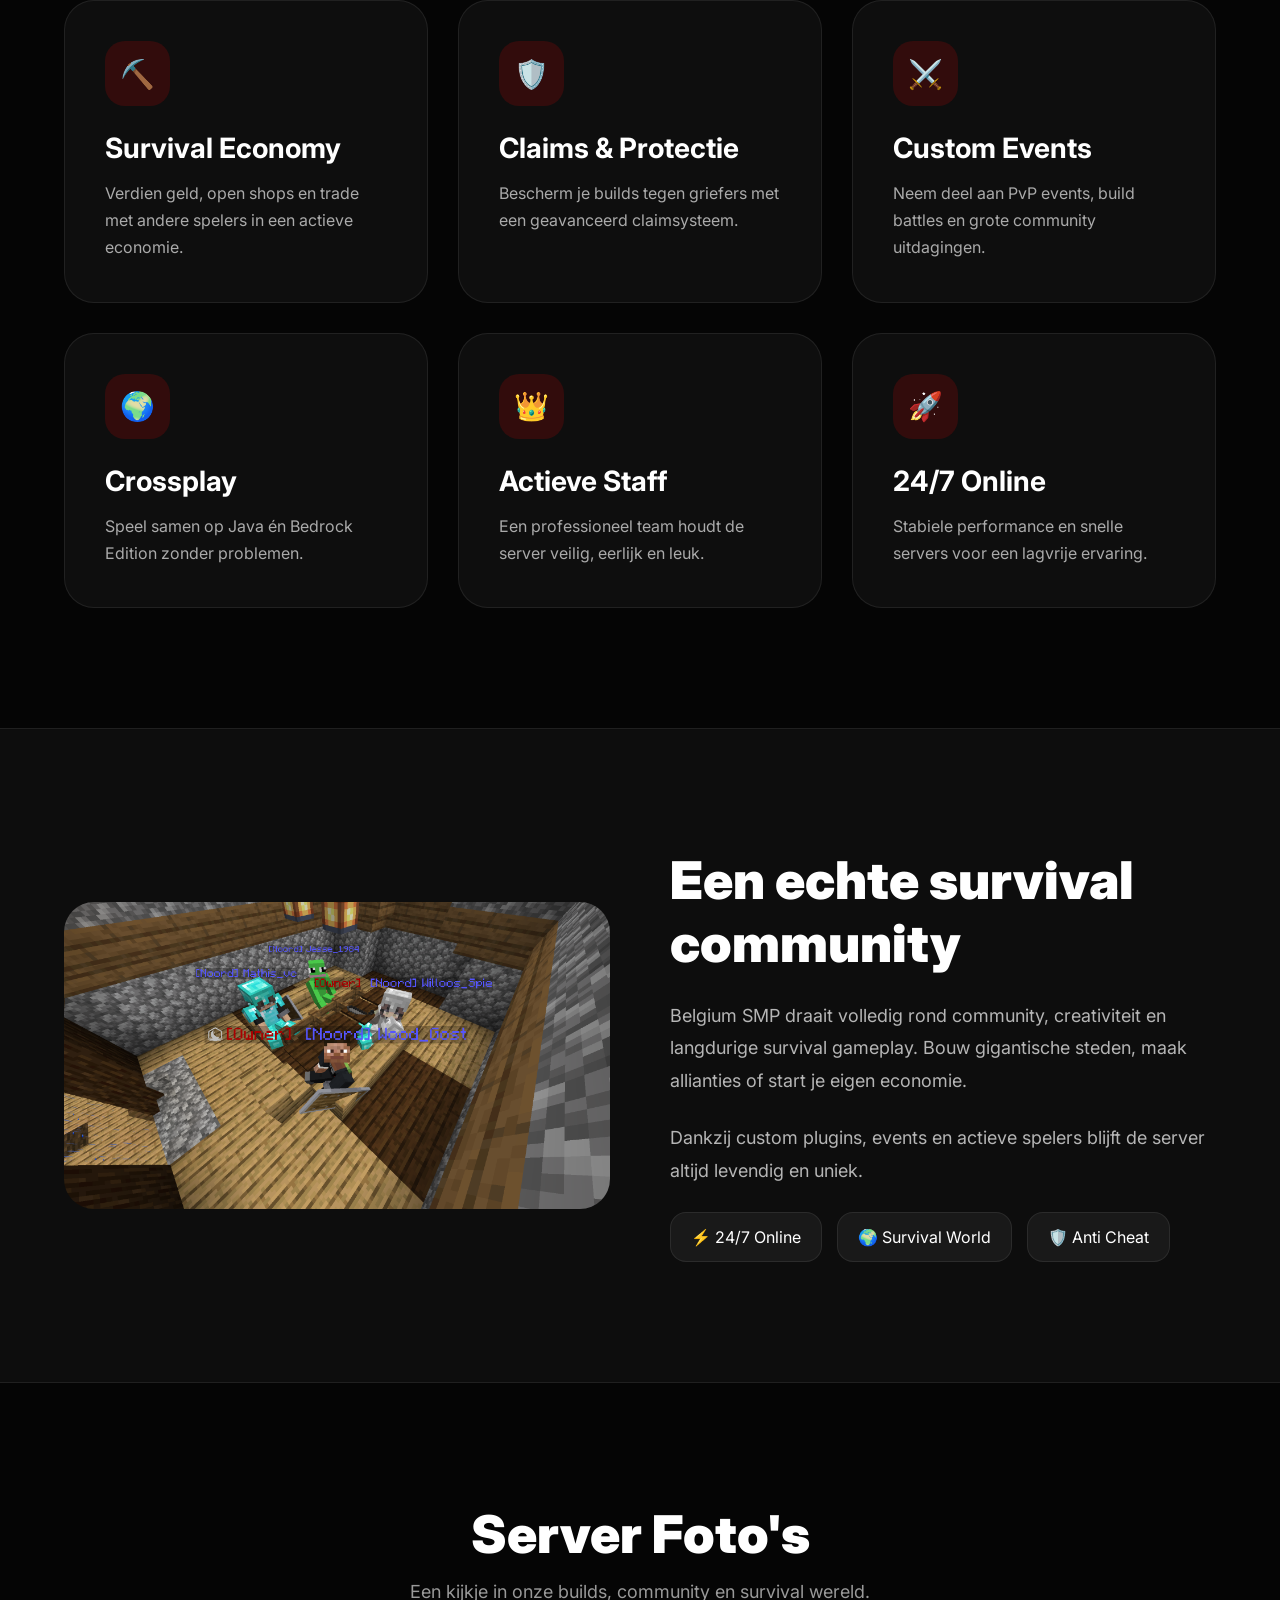
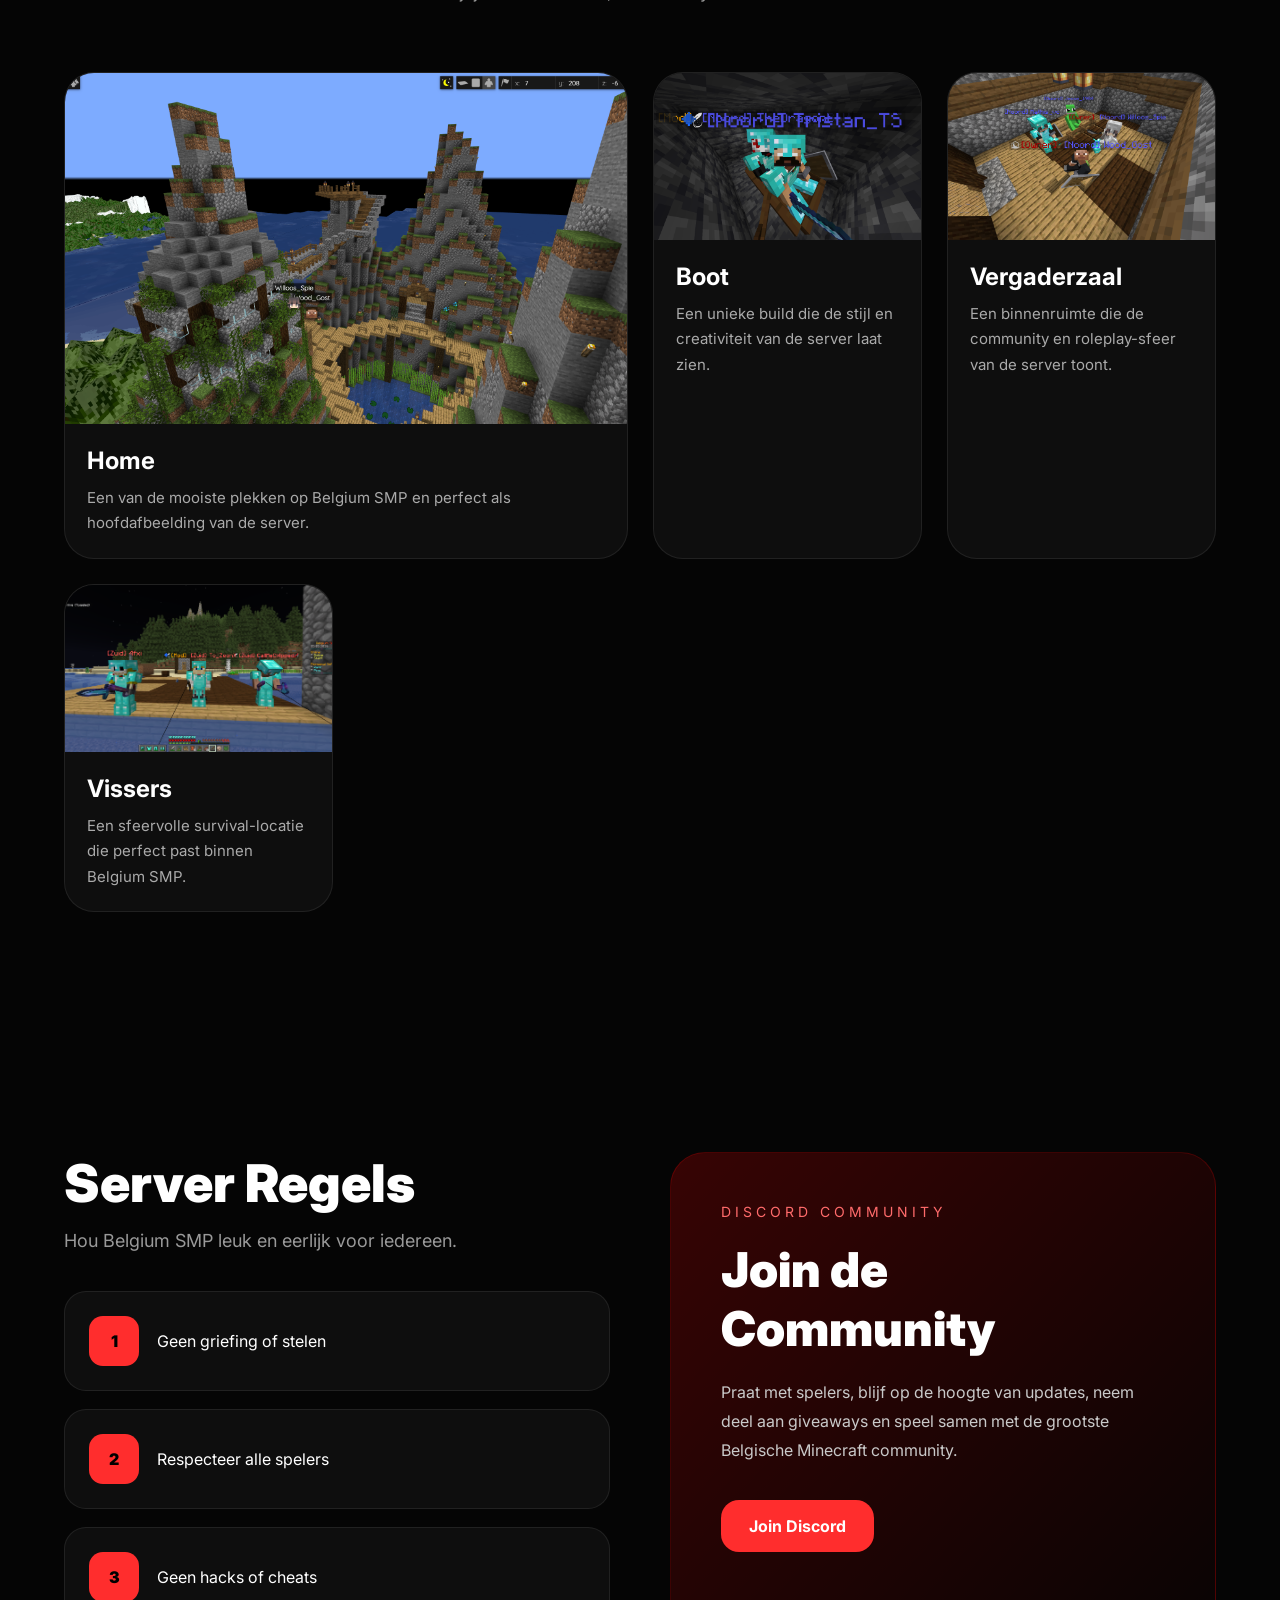
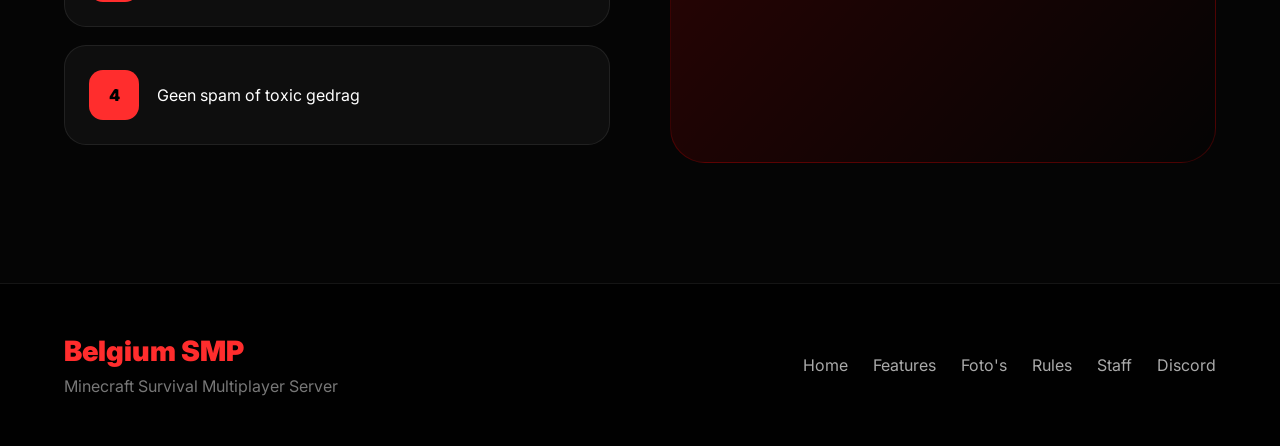
==== commit e8826294: "a" ====
--- a/index.html
+++ b/index.html
@@ -27,6 +27,10 @@
       overflow-x: hidden;
     }
 
+    body.menu-open {
+      overflow: hidden;
+    }
+
     a {
       text-decoration: none;
       color: inherit;
@@ -35,6 +39,14 @@
     img {
       max-width: 100%;
       display: block;
+    }
+
+    button {
+      font: inherit;
+      color: inherit;
+      background: none;
+      border: none;
+      cursor: pointer;
     }
 
     .container {
@@ -58,12 +70,14 @@
       justify-content: space-between;
       align-items: center;
       padding: 20px 0;
+      gap: 20px;
     }
 
     .logo {
       font-size: 28px;
       font-weight: 900;
       color: #ff2d2d;
+      flex-shrink: 0;
     }
 
     .nav-links {
@@ -72,9 +86,75 @@
       color: #d4d4d4;
       font-weight: 500;
       flex-wrap: wrap;
+      align-items: center;
     }
 
     .nav-links a:hover {
+      color: white;
+    }
+
+    .menu-toggle {
+      display: none;
+      width: 52px;
+      height: 52px;
+      border-radius: 16px;
+      border: 1px solid rgba(255,255,255,0.12);
+      background: rgba(255,255,255,0.05);
+      align-items: center;
+      justify-content: center;
+      flex-direction: column;
+      gap: 5px;
+      flex-shrink: 0;
+    }
+
+    .menu-toggle span {
+      width: 20px;
+      height: 2px;
+      background: white;
+      border-radius: 999px;
+      transition: 0.3s ease;
+    }
+
+    .menu-toggle.active span:nth-child(1) {
+      transform: translateY(7px) rotate(45deg);
+    }
+
+    .menu-toggle.active span:nth-child(2) {
+      opacity: 0;
+    }
+
+    .menu-toggle.active span:nth-child(3) {
+      transform: translateY(-7px) rotate(-45deg);
+    }
+
+    .mobile-menu {
+      display: none;
+      position: fixed;
+      top: 86px;
+      left: 16px;
+      right: 16px;
+      background: rgba(10, 10, 10, 0.98);
+      border: 1px solid rgba(255,255,255,0.08);
+      border-radius: 24px;
+      padding: 18px;
+      box-shadow: 0 20px 60px rgba(0,0,0,0.45);
+      z-index: 999;
+    }
+
+    .mobile-menu.active {
+      display: block;
+    }
+
+    .mobile-menu a {
+      display: block;
+      padding: 14px 16px;
+      border-radius: 14px;
+      color: #d8d8d8;
+      font-weight: 600;
+    }
+
+    .mobile-menu a:hover {
+      background: rgba(255,255,255,0.06);
       color: white;
     }
 
@@ -294,6 +374,51 @@
       border-radius: 16px;
       background: rgba(255, 255, 255, 0.05);
       border: 1px solid rgba(255, 255, 255, 0.08);
+    }
+
+    .photo-grid {
+      display: grid;
+      grid-template-columns: repeat(auto-fit, minmax(260px, 1fr));
+      gap: 25px;
+    }
+
+    .photo-card {
+      background: rgba(255, 255, 255, 0.04);
+      border: 1px solid rgba(255, 255, 255, 0.08);
+      border-radius: 30px;
+      overflow: hidden;
+      transition: 0.3s;
+    }
+
+    .photo-card:hover {
+      transform: translateY(-8px);
+      background: rgba(255, 255, 255, 0.06);
+      box-shadow: 0 20px 60px rgba(255, 0, 0, 0.15);
+    }
+
+    .photo-card img {
+      width: 100%;
+      aspect-ratio: 16 / 10;
+      object-fit: cover;
+    }
+
+    .photo-card-content {
+      padding: 22px;
+    }
+
+    .photo-card-content h3 {
+      font-size: 24px;
+      margin-bottom: 10px;
+    }
+
+    .photo-card-content p {
+      color: #aaa;
+      line-height: 1.7;
+      font-size: 15px;
+    }
+
+    .photo-card-large {
+      grid-column: span 2;
     }
 
     .rules-grid {
@@ -391,6 +516,10 @@
         display: none;
       }
 
+      .menu-toggle {
+        display: flex;
+      }
+
       .hero {
         min-height: auto;
         padding-top: 110px;
@@ -434,7 +563,8 @@
         order: -1;
       }
 
-      .hero-image img {
+      .hero-image img,
+      .about img {
         border-radius: 22px;
       }
 
@@ -462,7 +592,8 @@
       .stats,
       .features,
       .about-grid,
-      .rules-grid {
+      .rules-grid,
+      .photo-grid {
         grid-template-columns: 1fr;
         gap: 20px;
       }
@@ -490,10 +621,6 @@
         margin-bottom: 18px;
       }
 
-      .about img {
-        border-radius: 22px;
-      }
-
       .tags {
         gap: 10px;
       }
@@ -505,6 +632,18 @@
         border-radius: 14px;
       }
 
+      .photo-card-large {
+        grid-column: span 1;
+      }
+
+      .photo-card-content {
+        padding: 18px;
+      }
+
+      .photo-card-content h3 {
+        font-size: 22px;
+      }
+
       .rule {
         padding: 18px;
         border-radius: 18px;
@@ -544,7 +683,8 @@
       .hero p,
       .about p,
       .discord-box p,
-      .feature-card p {
+      .feature-card p,
+      .photo-card-content p {
         font-size: 15px;
       }
 
@@ -560,31 +700,51 @@
         width: 100%;
         text-align: center;
       }
+
+      .mobile-menu {
+        top: 78px;
+        left: 12px;
+        right: 12px;
+      }
     }
   </style>
 </head>
 <body>
-
   <header>
     <div class="container">
       <nav aria-label="Hoofdnavigatie">
-        <div class="logo">Belgium SMP</div>
+        <a href="#home" class="logo">Belgium SMP</a>
 
         <div class="nav-links">
           <a href="#home">Home</a>
           <a href="#features">Features</a>
+          <a href="#photos">Foto's</a>
           <a href="#rules">Rules</a>
           <a href="staff.html">Staff</a>
           <a href="#discord">Discord</a>
         </div>
+
+        <button class="menu-toggle" id="menuToggle" aria-label="Open menu" aria-expanded="false" aria-controls="mobileMenu">
+          <span></span>
+          <span></span>
+          <span></span>
+        </button>
       </nav>
+
+      <div class="mobile-menu" id="mobileMenu">
+        <a href="#home">Home</a>
+        <a href="#features">Features</a>
+        <a href="#photos">Foto's</a>
+        <a href="#rules">Rules</a>
+        <a href="staff.html">Staff</a>
+        <a href="#discord">Discord</a>
+      </div>
     </div>
   </header>
 
   <main>
     <section class="hero" id="home">
       <div class="container hero-content">
-
         <div>
           <div class="badge">🇧🇪 Belgische Minecraft SMP Community</div>
 
@@ -606,12 +766,8 @@
         </div>
 
         <div class="hero-image">
-          <img
-            src="https://images.unsplash.com/photo-1627856014754-2907e2355d06?q=80&w=1200&auto=format&fit=crop"
-            alt="Gaming setup afbeelding voor Belgium SMP"
-          />
+          <img src="images/home.png" alt="Belgium SMP home build" />
         </div>
-
       </div>
     </section>
 
@@ -691,10 +847,7 @@
     <section class="section about">
       <div class="container about-grid">
         <div>
-          <img
-            src="https://images.unsplash.com/photo-1639152201720-5e536d254d81?q=80&w=1200&auto=format&fit=crop"
-            alt="Community build sfeerbeeld"
-          />
+          <img src="images/vergaderzaal.png" alt="Belgium SMP vergaderzaal" />
         </div>
 
         <div>
@@ -718,6 +871,49 @@
       </div>
     </section>
 
+    <section class="section" id="photos">
+      <div class="container">
+        <div class="section-title">
+          <h2>Server Foto's</h2>
+          <p>Een kijkje in onze builds, community en survival wereld.</p>
+        </div>
+
+        <div class="photo-grid">
+          <article class="photo-card photo-card-large">
+            <img src="images/home.png" alt="Belgium SMP home build">
+            <div class="photo-card-content">
+              <h3>Home</h3>
+              <p>Een van de mooiste plekken op Belgium SMP en perfect als hoofdafbeelding van de server.</p>
+            </div>
+          </article>
+
+          <article class="photo-card">
+            <img src="images/boot.png" alt="Belgium SMP boot build">
+            <div class="photo-card-content">
+              <h3>Boot</h3>
+              <p>Een unieke build die de stijl en creativiteit van de server laat zien.</p>
+            </div>
+          </article>
+
+          <article class="photo-card">
+            <img src="images/vergaderzaal.png" alt="Belgium SMP vergaderzaal">
+            <div class="photo-card-content">
+              <h3>Vergaderzaal</h3>
+              <p>Een binnenruimte die de community en roleplay-sfeer van de server toont.</p>
+            </div>
+          </article>
+
+          <article class="photo-card">
+            <img src="images/vissers.png" alt="Belgium SMP vissers build">
+            <div class="photo-card-content">
+              <h3>Vissers</h3>
+              <p>Een sfeervolle survival-locatie die perfect past binnen Belgium SMP.</p>
+            </div>
+          </article>
+        </div>
+      </div>
+    </section>
+
     <section class="section" id="rules">
       <div class="container rules-grid">
         <div>
@@ -759,12 +955,7 @@
             en speel samen met de grootste Belgische Minecraft community.
           </p>
 
-          <a
-            href="https://discord.gg/jQHyVaW2mW"
-            class="btn btn-primary"
-            target="_blank"
-            rel="noopener noreferrer"
-          >
+          <a href="https://discord.gg/jQHyVaW2mW" class="btn btn-primary" target="_blank" rel="noopener noreferrer">
             Join Discord
           </a>
         </aside>
@@ -775,7 +966,7 @@
   <footer>
     <div class="container footer-content">
       <div>
-        <div class="logo">Belgium SMP</div>
+        <a href="#home" class="logo">Belgium SMP</a>
         <p style="color:#777; margin-top:8px;">
           Minecraft Survival Multiplayer Server
         </p>
@@ -784,6 +975,7 @@
       <div class="footer-links">
         <a href="#home">Home</a>
         <a href="#features">Features</a>
+        <a href="#photos">Foto's</a>
         <a href="#rules">Rules</a>
         <a href="staff.html">Staff</a>
         <a href="#discord">Discord</a>
@@ -791,5 +983,38 @@
     </div>
   </footer>
 
+  <script>
+    const menuToggle = document.getElementById('menuToggle');
+    const mobileMenu = document.getElementById('mobileMenu');
+    const mobileLinks = mobileMenu.querySelectorAll('a');
+
+    menuToggle.addEventListener('click', () => {
+      const isOpen = mobileMenu.classList.toggle('active');
+      menuToggle.classList.toggle('active', isOpen);
+      menuToggle.setAttribute('aria-expanded', isOpen);
+      document.body.classList.toggle('menu-open', isOpen);
+    });
+
+    mobileLinks.forEach(link => {
+      link.addEventListener('click', () => {
+        mobileMenu.classList.remove('active');
+        menuToggle.classList.remove('active');
+        menuToggle.setAttribute('aria-expanded', 'false');
+        document.body.classList.remove('menu-open');
+      });
+    });
+
+    document.addEventListener('click', (event) => {
+      const clickedInsideMenu = mobileMenu.contains(event.target);
+      const clickedToggle = menuToggle.contains(event.target);
+
+      if (!clickedInsideMenu && !clickedToggle && mobileMenu.classList.contains('active')) {
+        mobileMenu.classList.remove('active');
+        menuToggle.classList.remove('active');
+        menuToggle.setAttribute('aria-expanded', 'false');
+        document.body.classList.remove('menu-open');
+      }
+    });
+  </script>
 </body>
 </html>
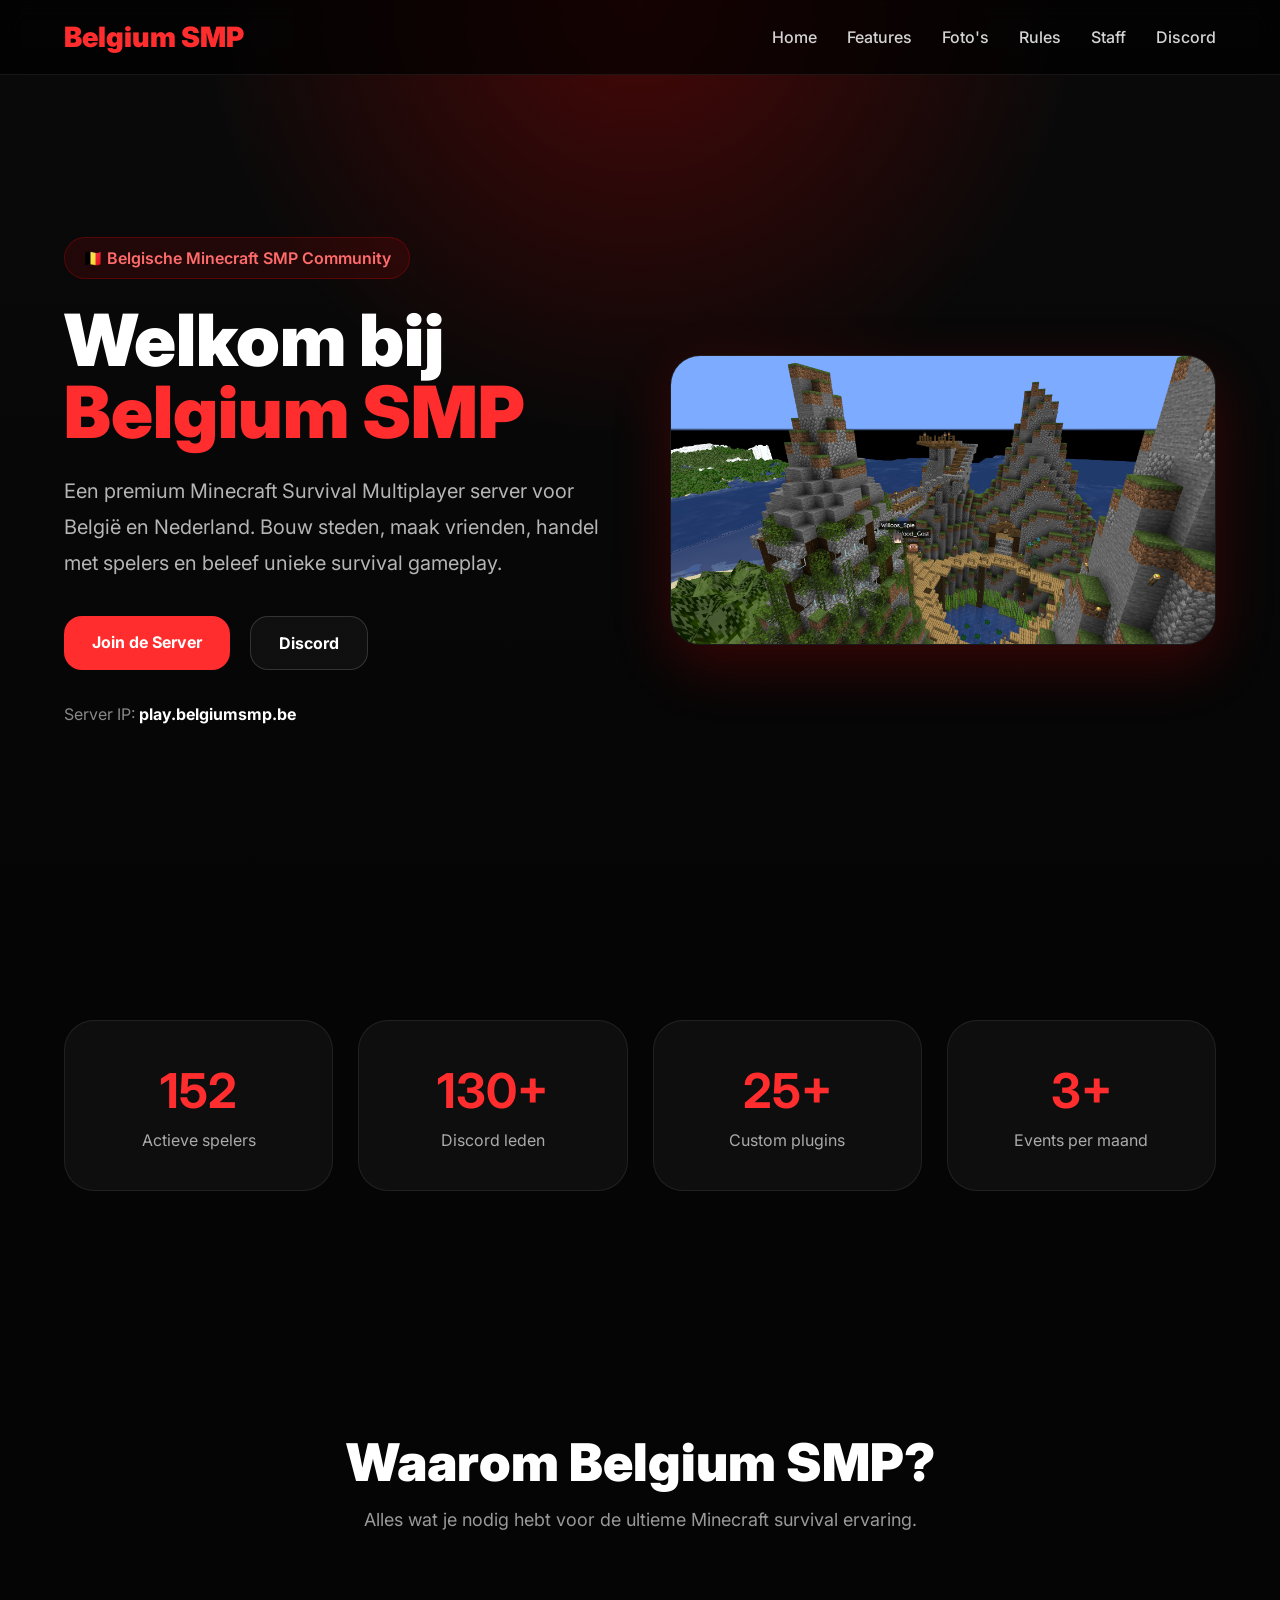
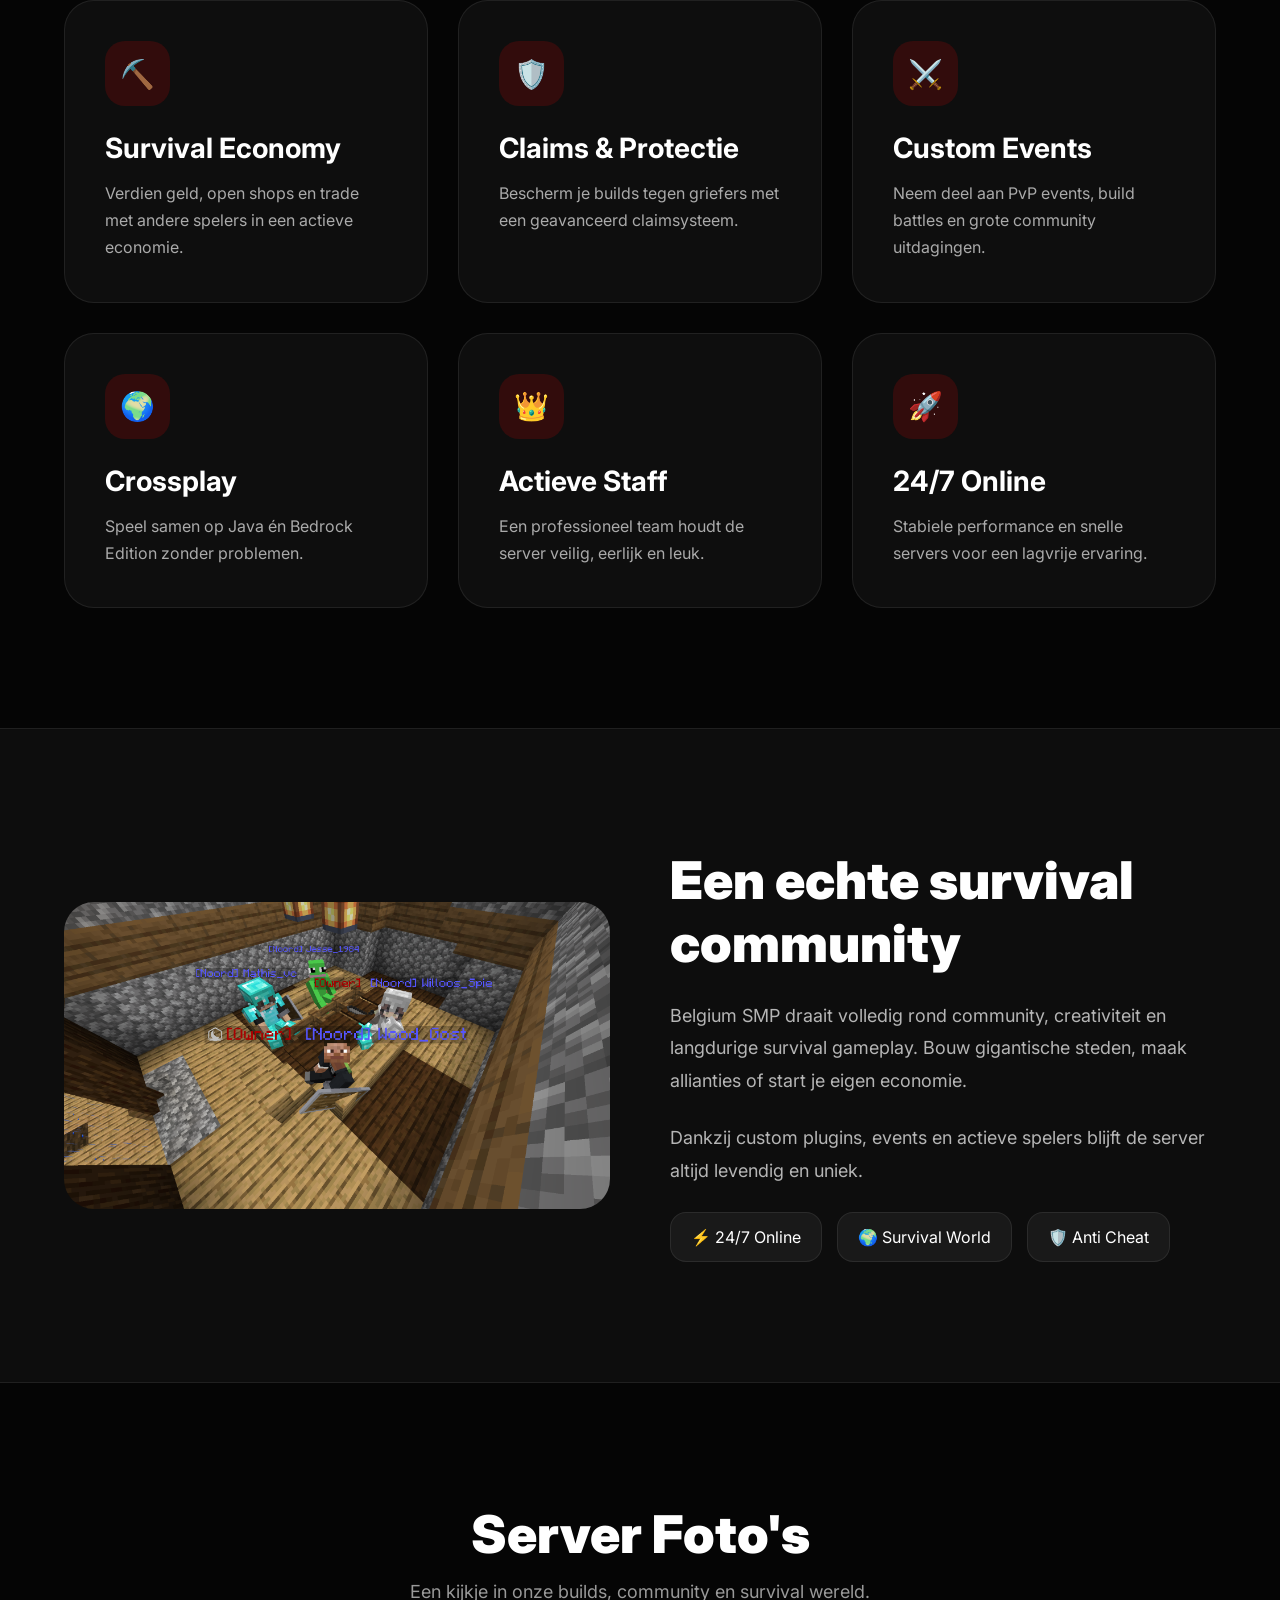
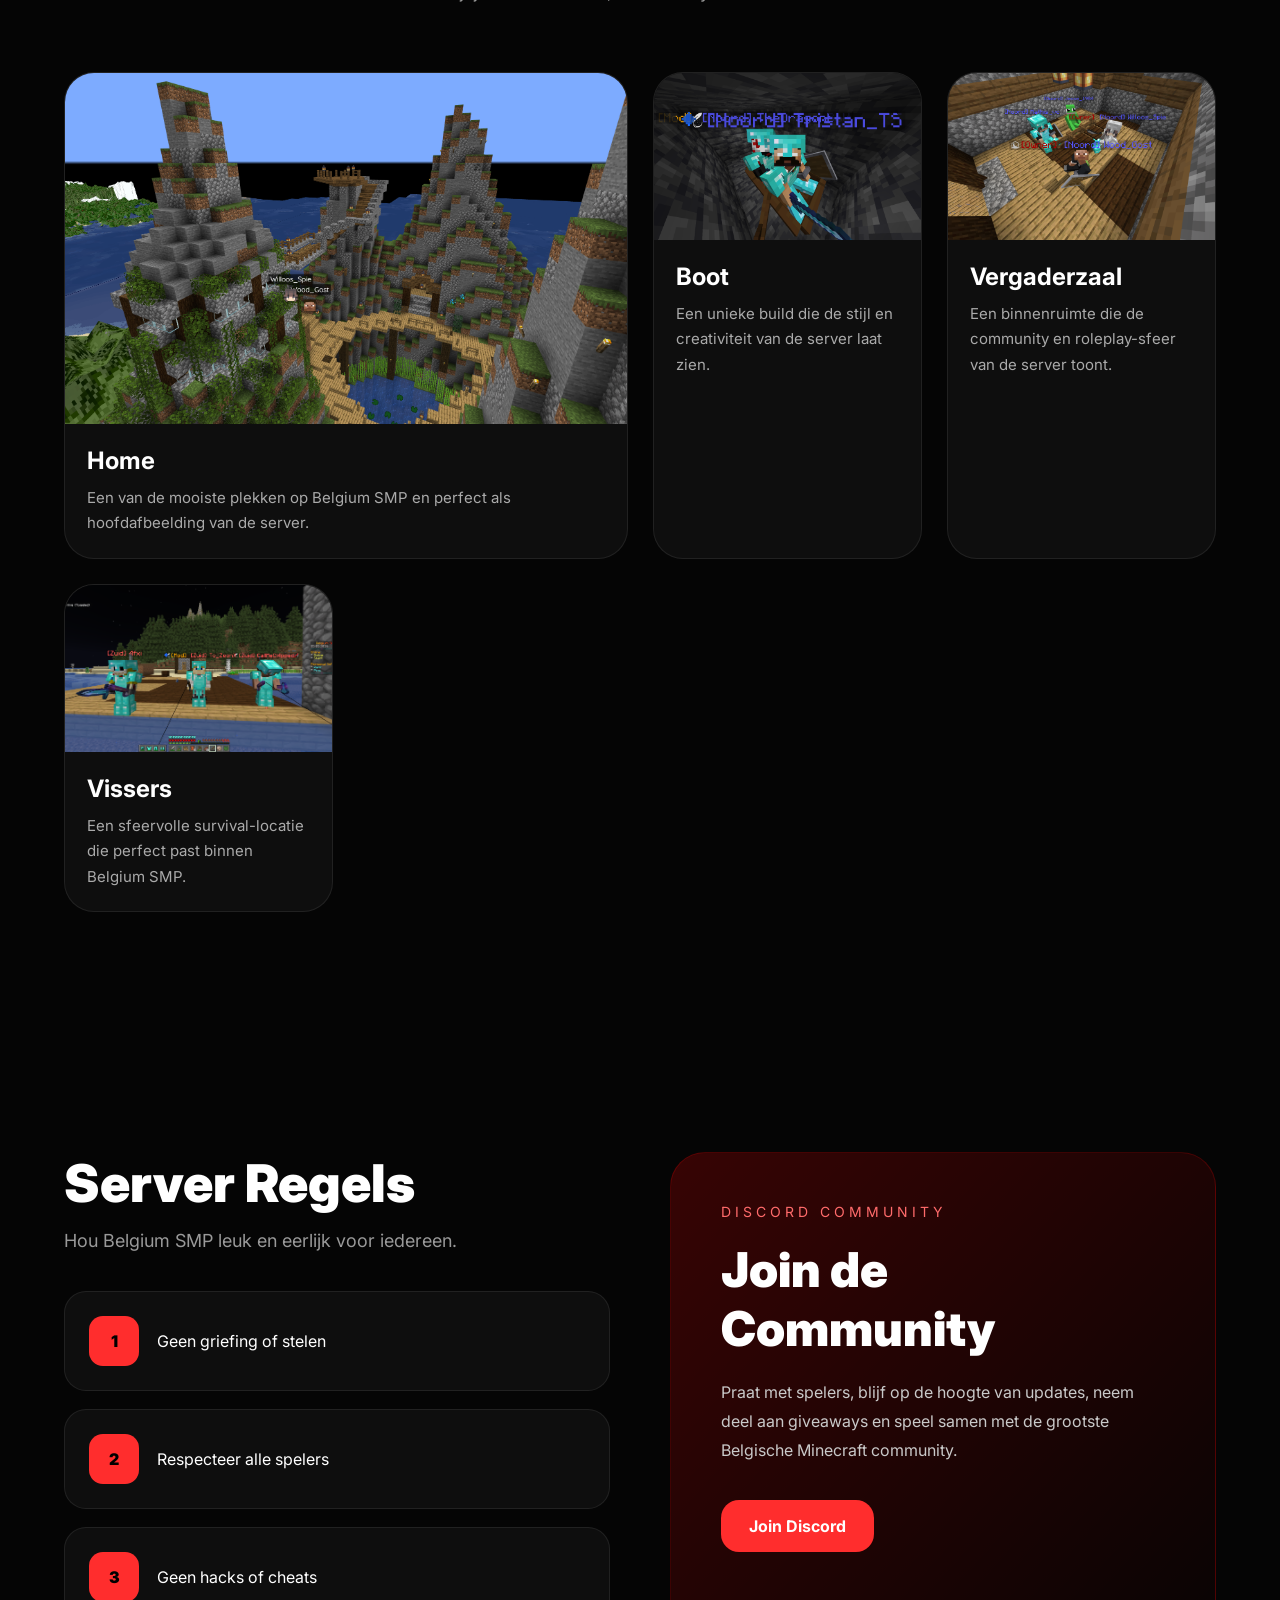
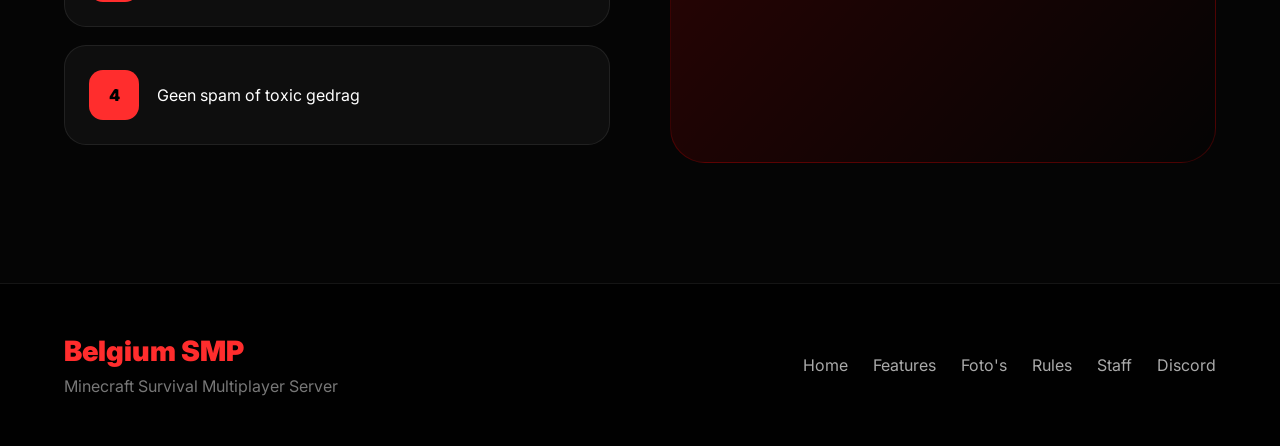
==== commit 126593fd: "Update index.html" ====
--- a/index.html
+++ b/index.html
@@ -775,12 +775,12 @@
       <div class="container">
         <div class="stats">
           <article class="stat-card">
-            <h2>500+</h2>
+            <h2>152</h2>
             <p>Actieve spelers</p>
           </article>
 
           <article class="stat-card">
-            <h2>2K+</h2>
+            <h2>130+</h2>
             <p>Discord leden</p>
           </article>
 
@@ -790,7 +790,7 @@
           </article>
 
           <article class="stat-card">
-            <h2>10+</h2>
+            <h2>3+</h2>
             <p>Events per maand</p>
           </article>
         </div>
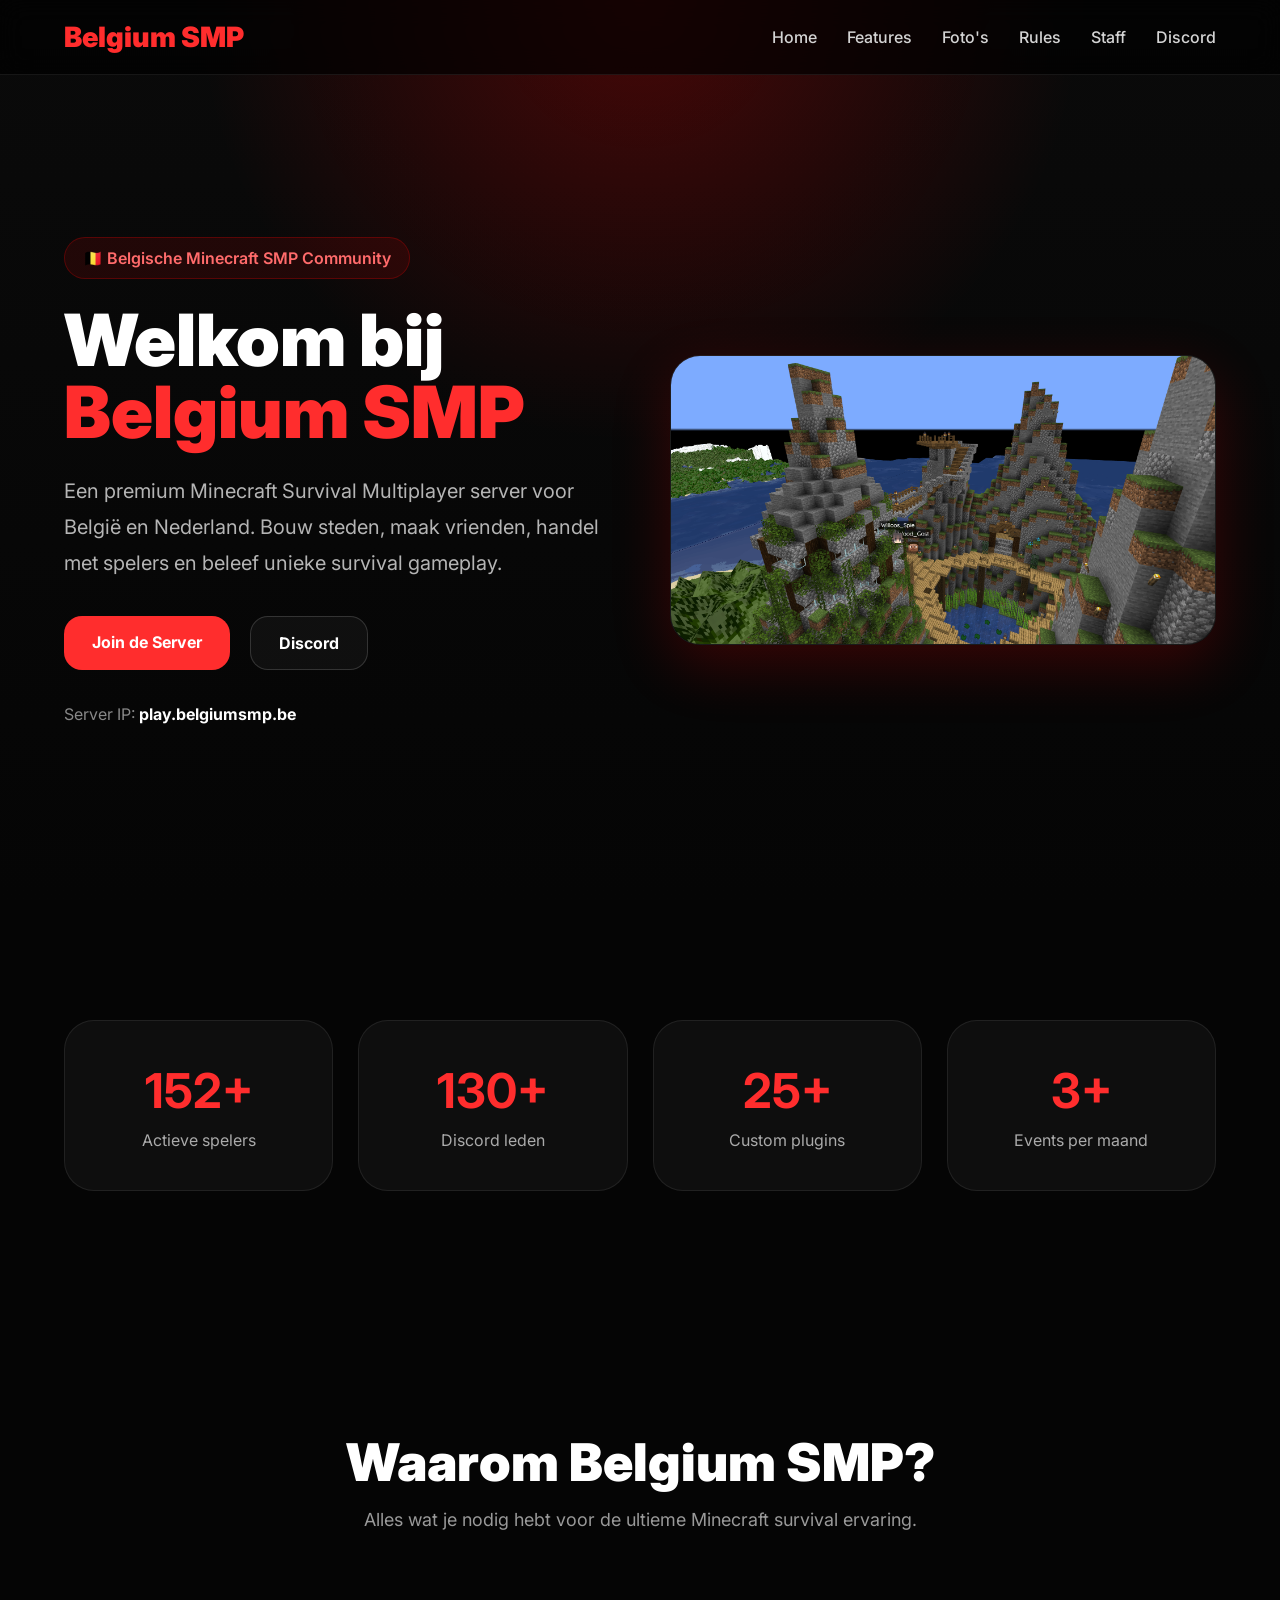
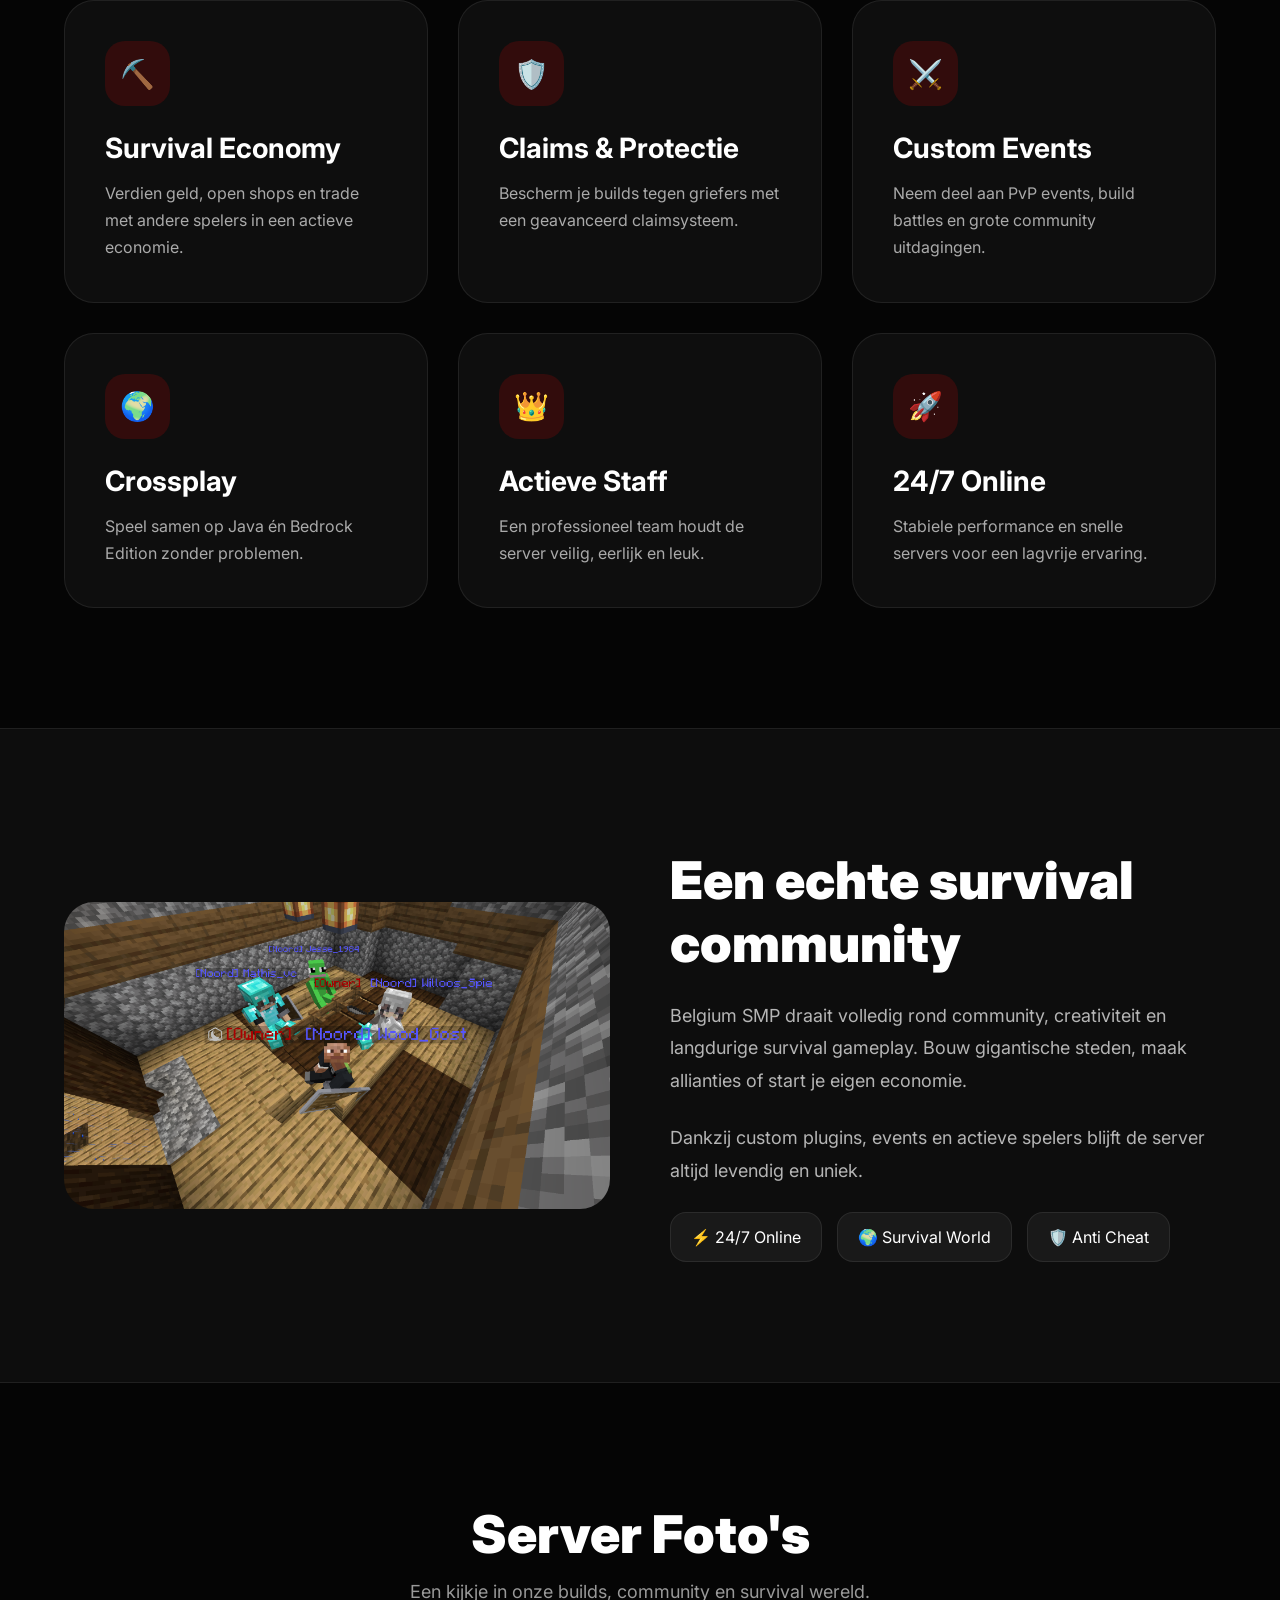
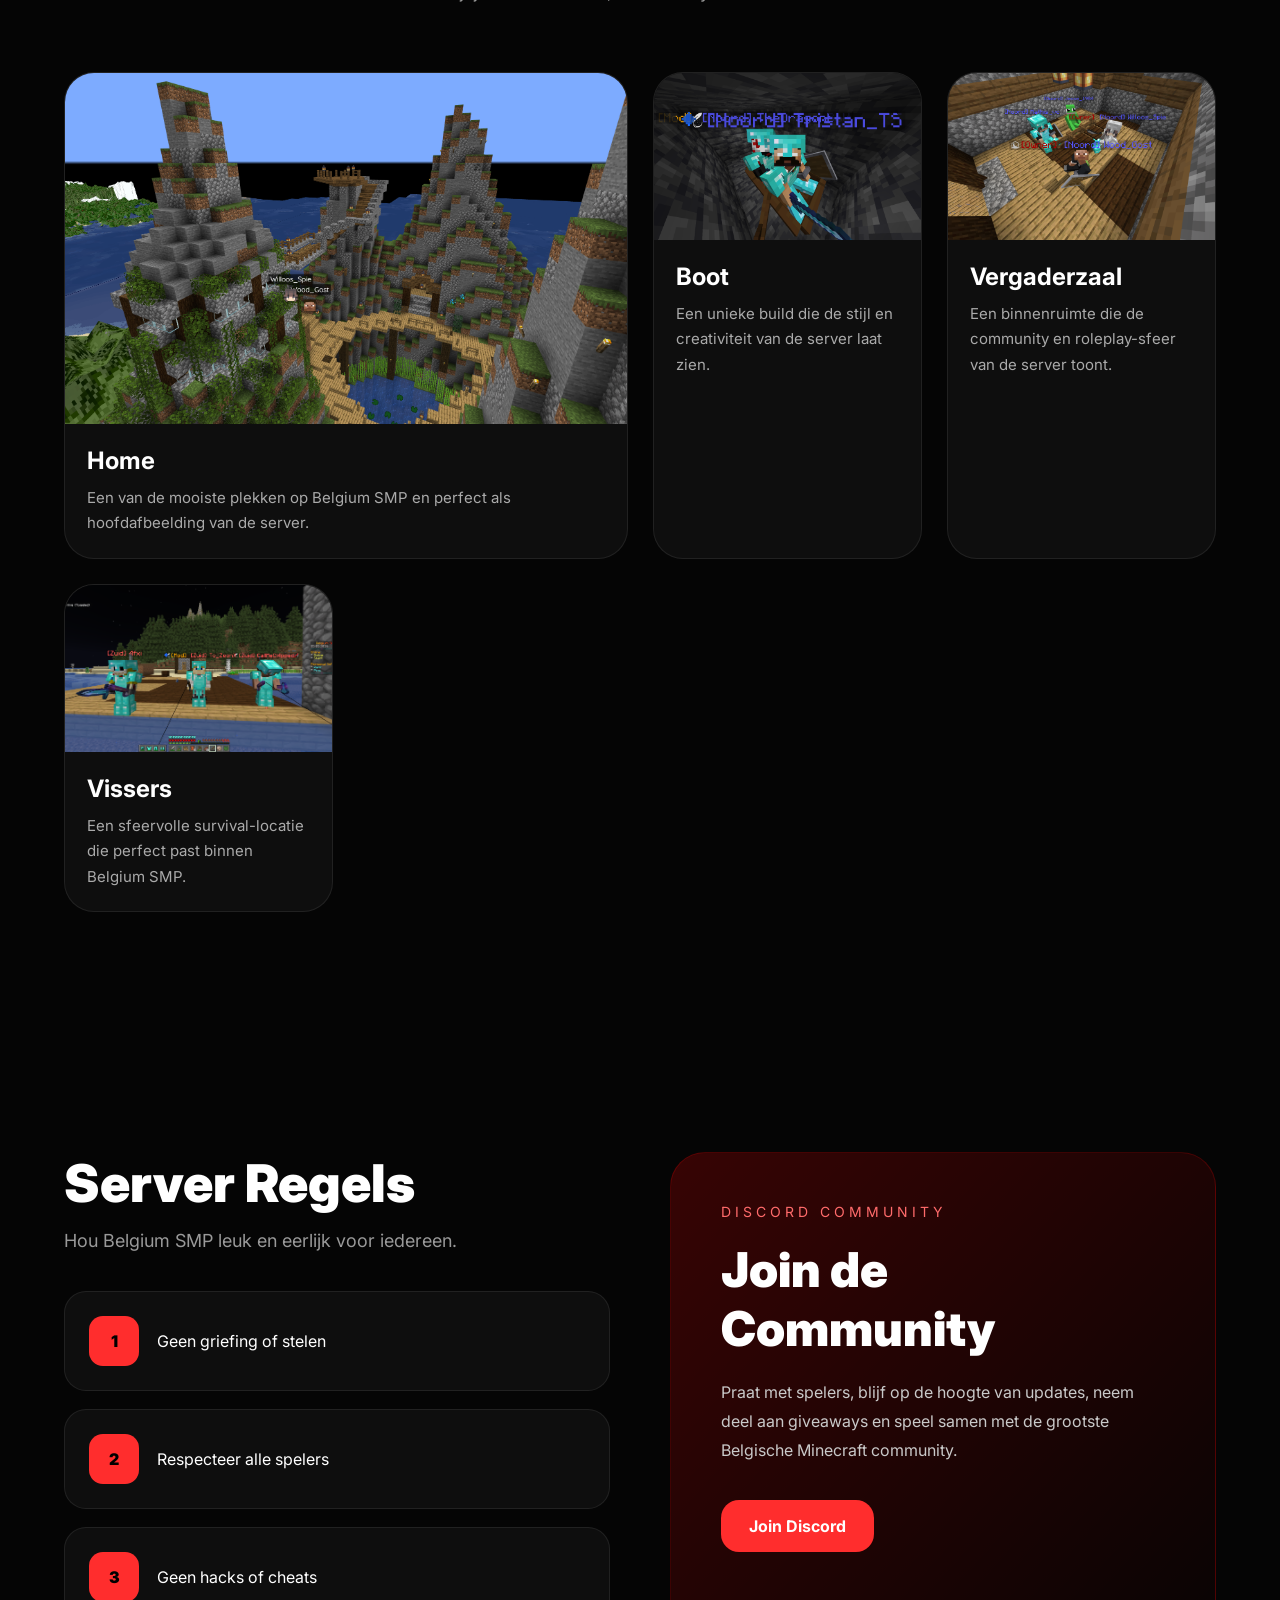
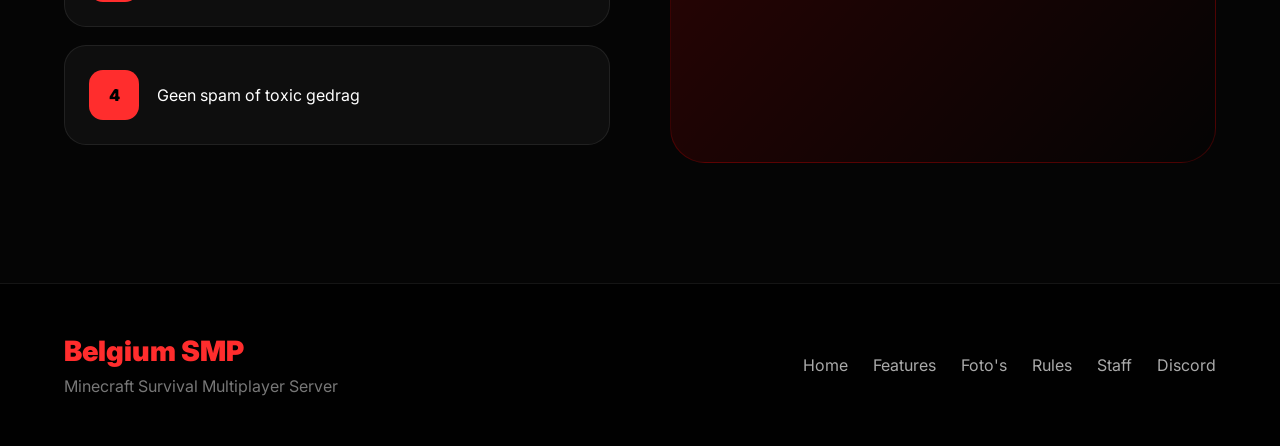
==== commit 65335e90: "Update index.html" ====
--- a/index.html
+++ b/index.html
@@ -775,7 +775,7 @@
       <div class="container">
         <div class="stats">
           <article class="stat-card">
-            <h2>152</h2>
+            <h2>152+</h2>
             <p>Actieve spelers</p>
           </article>
 
